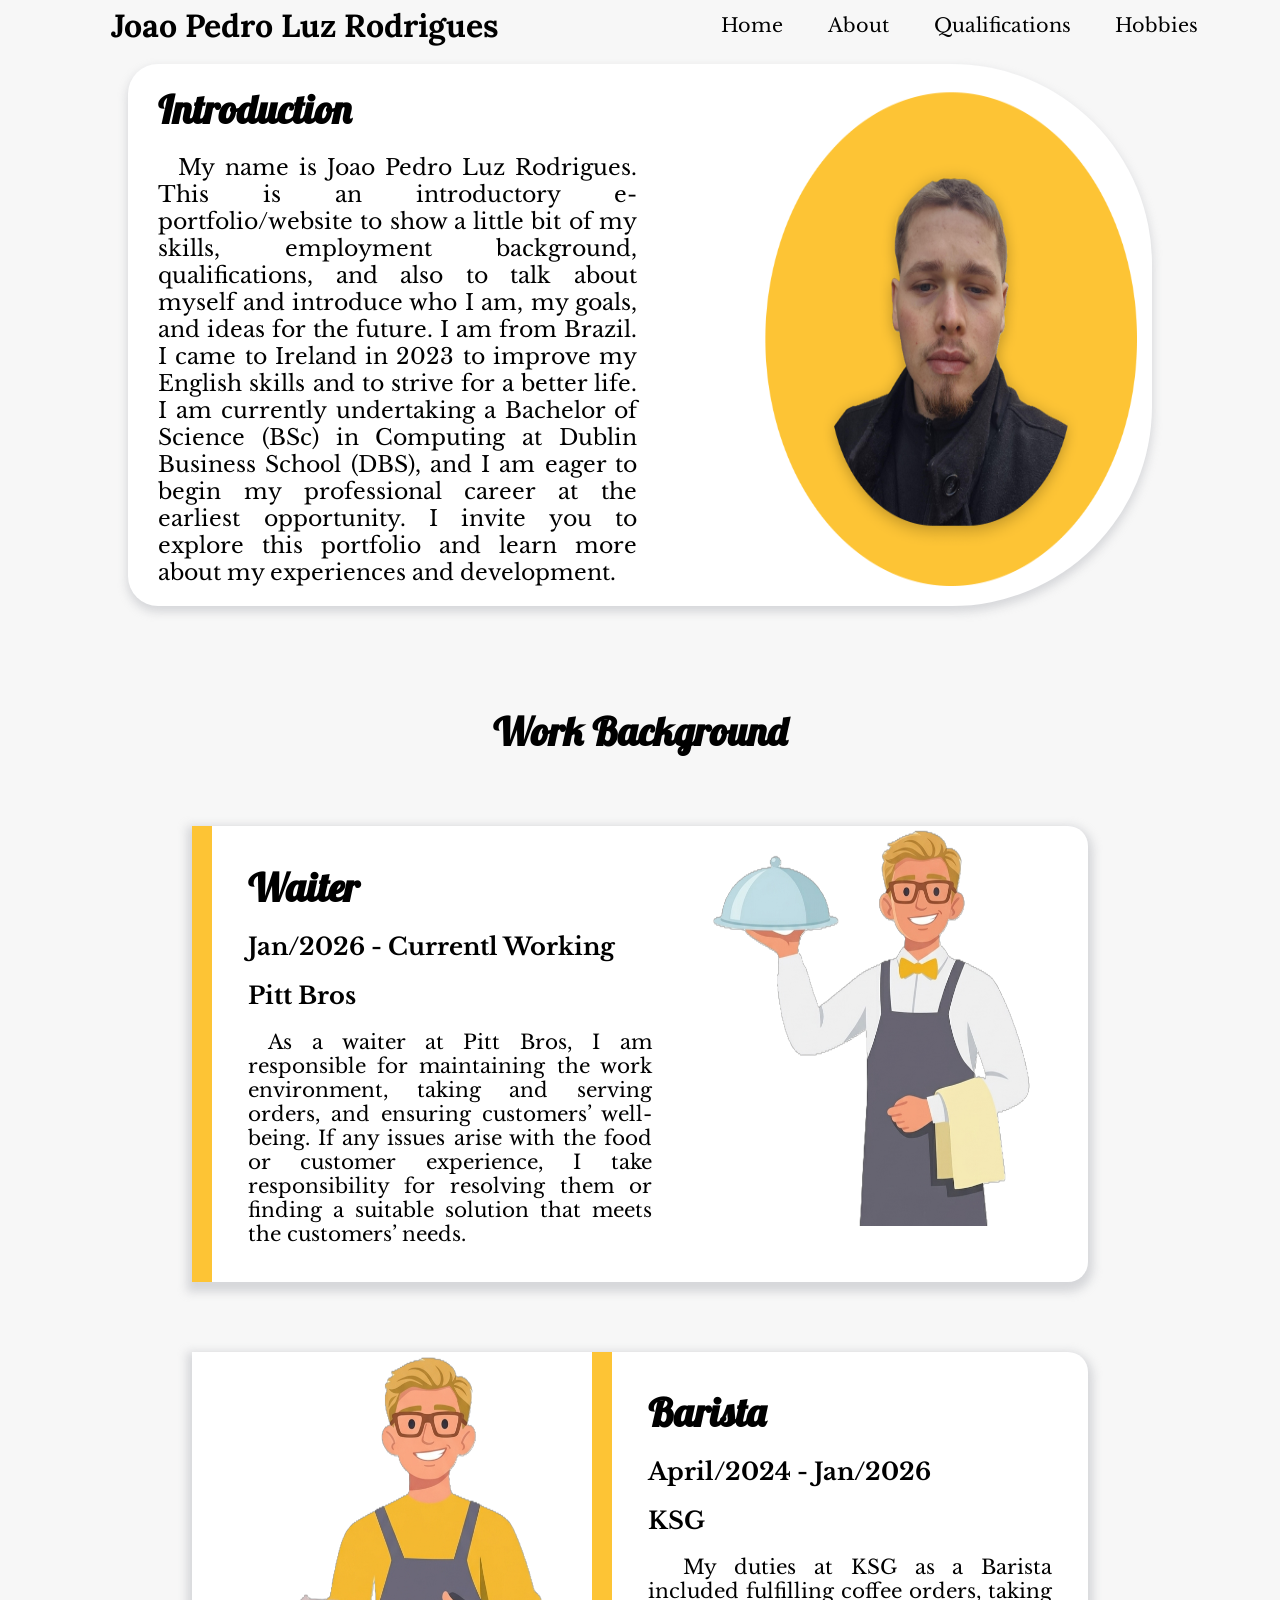
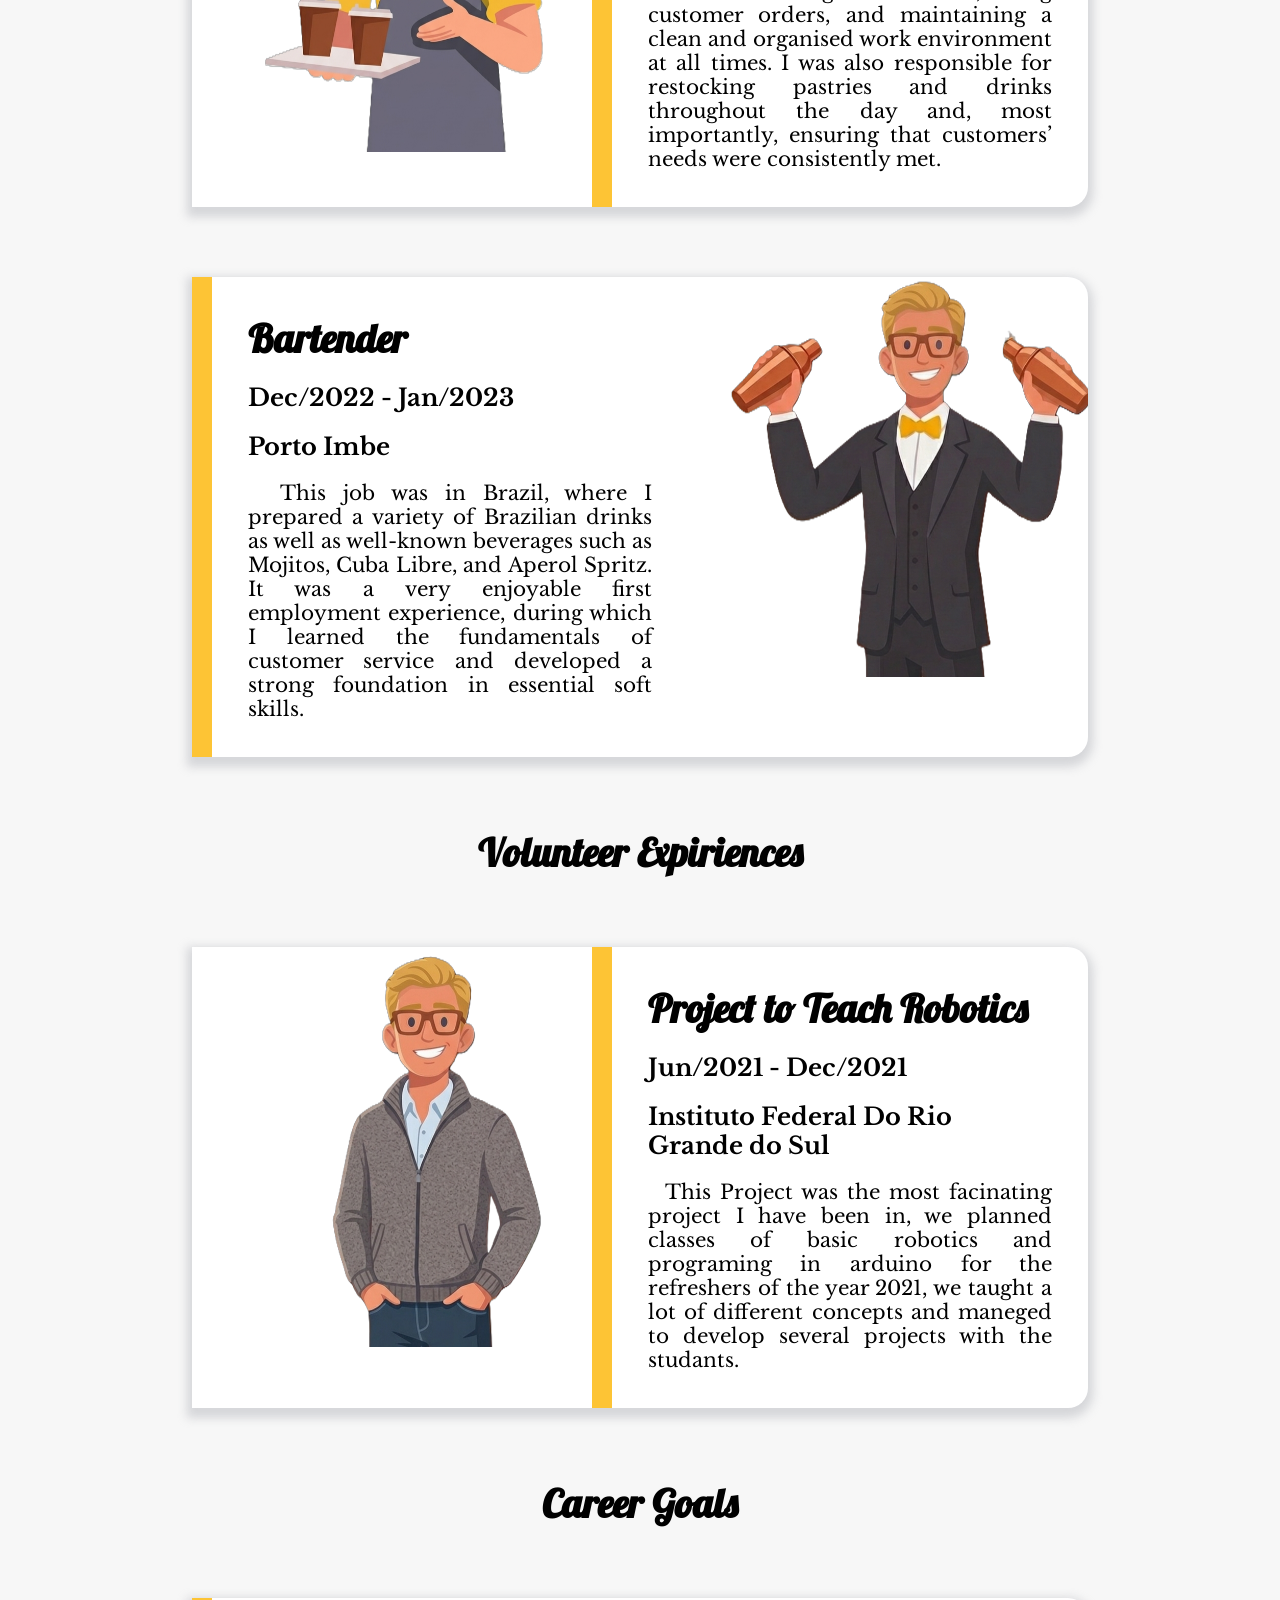
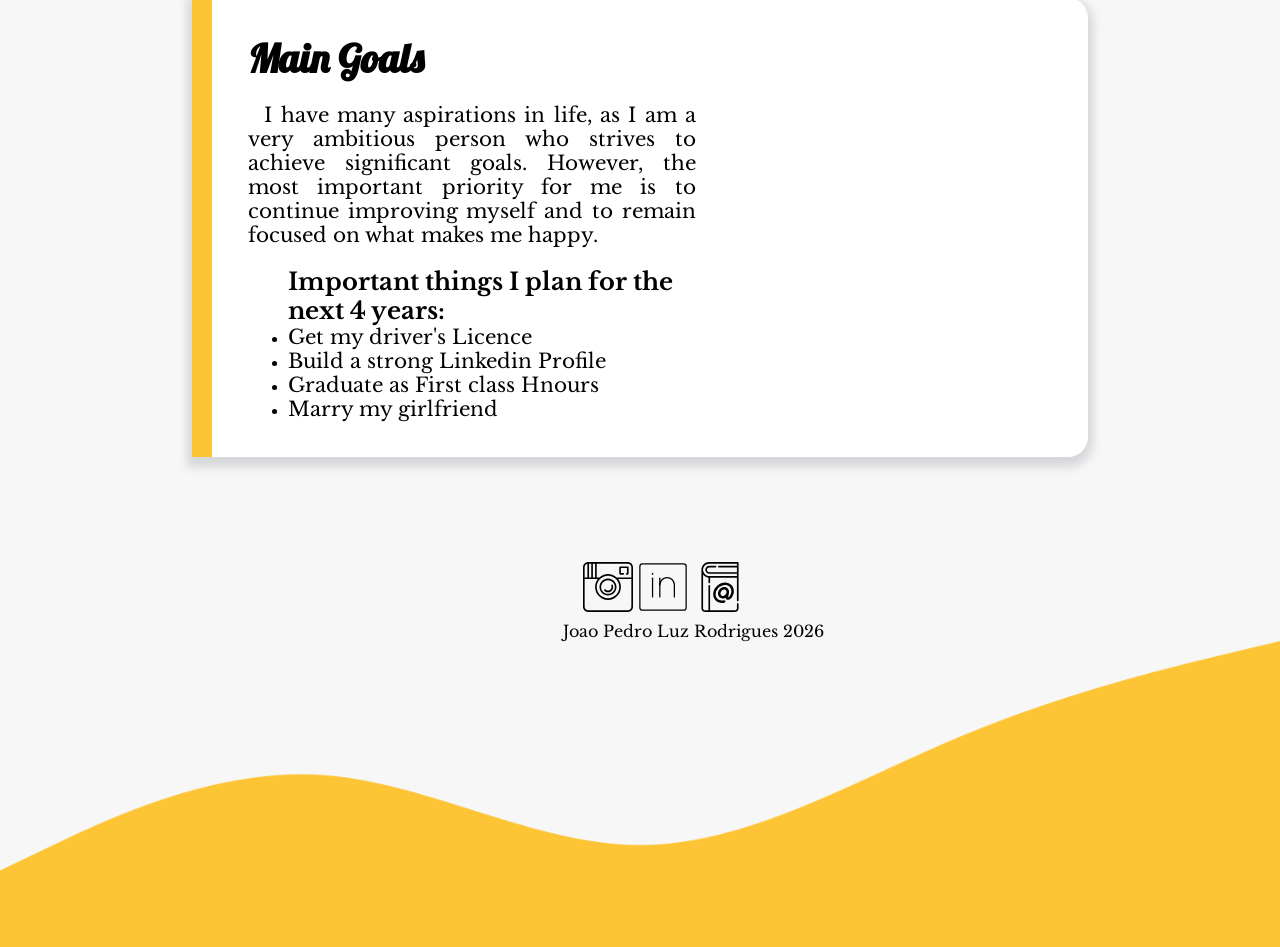
==== about.html @ 365c5fc8 "Developing qualifications" ====
<!DOCTYPE html>
<html lang="en">
<head>
    <meta charset="UTF-8">
    <meta name="viewport" content="width=device-width, initial-scale=1.0">
    <link rel="stylesheet" href="./style/style.css">
    <script src="./script.js" async defer></script>
    <title>My E-Portifolio</title>
    <style>
        @import url('https://fonts.googleapis.com/css2?family=Alfa+Slab+One&family=Anton&family=DM+Serif+Display:ital@0;1&family=Dancing+Script:wght@400..700&family=Libre+Baskerville:ital,wght@0,400..700;1,400..700&family=Lobster&family=Lora:ital,wght@0,400..700;1,400..700&family=Oswald:wght@200..700&family=Playfair+Display:ital,wght@0,400..900;1,400..900&family=Playwrite+IE:wght@100..400&family=Rationale&display=swap');
    </style>
</head>
<header id="header"></header>
<body>
    <div class="mainDivConfig">
        <div class="bigImgAbout">
            <div class="textBoxImgAbout">
                <h1>Introduction</h1>
                <p>
                    &nbsp My name is Joao Pedro Luz Rodrigues. This is an introductory e-portfolio/website to show a little bit of my skills, employment background, qualifications, and also to talk about myself and introduce who I am, my goals, and ideas for the future.
                    I am from Brazil. I came to Ireland in 2023 to improve my English skills and to strive for a better life. I am currently undertaking a Bachelor of Science (BSc) in Computing at Dublin Business School (DBS), and I am eager to begin my professional career at the earliest opportunity.
                    I invite you to explore this portfolio and learn more about my experiences and development.
                </p>
            </div>
            <img src="./img/image copy.png" alt="">
        </div>
        <div class="layoutStandardInfo">
            <h1>Work Background</h1>
            <div class="subDivMain">
                <div class="subDivText">
                    <h1>Waiter</h1>
                    <h2>Jan/2026 - Currentl Working</h2>
                    <h2>Pitt Bros</h2>
                    <p>
                    &nbspAs a waiter at Pitt Bros, I am responsible for maintaining the work environment, taking and serving orders, and ensuring customers’ well-being. If any issues arise with the food or customer experience, I take responsibility for resolving them or finding a suitable solution that meets the customers’ needs.
                    </p>
                </div>
                <img class="workImg" src="./img/waiterImg.png" alt="">
            </div>
            <div class="subDivMain">
                <img class="workImg" src="./img/baristaImg.png" alt="">
                <div class="subDivText">
                    <h1>Barista</h1>
                    <h2>April/2024 - Jan/2026</h2>
                    <h2>KSG</h2>
                    <p>
                       &nbsp My duties at KSG as a Barista included fulfilling coffee orders, taking customer orders, and maintaining a clean and organised work environment at all times. I was also responsible for restocking pastries and drinks throughout the day and, most importantly, ensuring that customers’ needs were consistently met.
                    </p>
                </div>
            </div>
            <div class="subDivMain">
                <div class="subDivText">
                    <h1>Bartender</h1>
                    <h2>Dec/2022 - Jan/2023</h2>
                    <h2>Porto Imbe</h2>
                    <p>&nbsp This job was in Brazil, where I prepared a variety of Brazilian drinks as well as well-known beverages such as Mojitos, Cuba Libre, and Aperol Spritz. It was a very enjoyable first employment experience, during which I learned the fundamentals of customer service and developed a strong foundation in essential soft skills.</p>
                </div>
                <img class="workImg" src="./img/bartenderImg.png" alt="">
            </div>
            <h1>Volunteer Expiriences</h1>
            <div class="subDivMain">
                <img class="workImg" src="./img/professorImg.png" alt="">
                <div class="subDivText">
                    <h1>Project to Teach Robotics</h1>
                    <h2>Jun/2021 - Dec/2021</h2>
                    <h2>Instituto Federal Do Rio Grande do Sul</h2>
                    <p>&nbsp This Project was the most facinating project I have been in, we planned classes of basic robotics and programing in arduino for the refreshers of the year 2021, we taught a lot of different concepts and maneged to develop several projects with the studants.</p>
                </div>
            </div>
            <h1>Career Goals</h1>
            <div class="subDivMain">
                <div class="subDivText">
                    <h1>Main Goals</h1>
                    <p>&nbsp I have many aspirations in life, as I am a very ambitious person who strives to achieve significant goals. However, the most important priority for me is to continue improving myself and to remain focused on what makes me happy. </p>
                    <ul>
                        <h2>Important things I plan for the next 4 years:</h2>
                        <li><p>Get my driver's Licence</p></li>
                        <li><p>Build a strong Linkedin Profile</p></li>
                        <li><p>Graduate as First class Hnours</p></li>
                        <li><p>Marry my girlfriend</p></li>
                    </ul>
                </div>
            </div>
        </div>
    </div>
</body>
<footer class="mainFoot" id="footer"></footer>
<img class="footerImg" src="./img/footerImg.png" alt="">
</html>
---- style/style.css ----
:root
{
    --black:#000000;
    --background:#F7F7F7;
    --yellow: #FDC435;
    --white: #FFFFFF;
    --grey:#c7c8ccb0;
}

html
{
     width: 100%;
    height: 100%;
}

*
{
    margin: 0%;
}

a
{
    text-decoration: none;
}

body
{
    position: absolute;
    margin: 0%;
    padding: 0%;
    width: 100%;

    border-bottom: -20px solid var(--yellow);
    
    /*Items behave and alignment*/
    background-color: var(--background);
}

a:active
{
    color: var(--brown);
}

h1
{
    font-family: "Lobster", sans-serif;
}

h2
{
    font-family: "Libre Baskerville", serif;
}

p
{
    font-family: "Libre Baskerville", serif;
}

/*Header syle*/
header
{
    /*behave and position*/
    position: absolute;
    font-family: "Playfair Display", serif;
    z-index: 10;
    margin-top: 0;
    padding: 0%; 

    
    /*size*/
    width: 100%;
    height: 80px;

    /*Styling*/
    color: var(--black);
}

.navBar
{
    /*behave and position*/
    display: flex;

    /*size*/
    width: 100%;
    height: 50px;
    
    /*Items behave*/
    justify-content: space-around;
    align-items: center;
    z-index: 10;

    
}

.navBar h1 
{
    font-family: "Lora", serif;
    font-style: bold;
}

.navBar a
{
    font-family: "Libre Baskerville", serif;
    color: var(--black);
     /*Styling*/
    font-size: clamp(1rem, 2vw, 1.2rem);
}

.navItems
{
    display: flex;
    align-content: end;
    justify-content: space-evenly;
    gap: 10%;
    width: 35%;
    
    
}
.navItems a:hover
{
    font-size: 180%;
    transition-delay: 100ms;
}


/*Body Home*/

.yellowBack
{
    display: flex;
    justify-content: end;
    position: absolute;
    width: 100%;
}
.yellowBack img
{
    position: absolute;
    width: 55%;
}

.main-home-div
{
    display: flex;
    flex-direction: column;
    justify-content: left;
    padding-top: 10%;
    padding-left: 3%;
    width: 40%;
    height: 100px;
}

.main-home-div h1
{
    font-size: clamp(1rem, 4vw, 3.5rem);
    font-family: "Lobster", sans-serif;
}

.main-home-div p
{
    margin-top: 5%;
    text-align: justify;
    font-size: clamp(20px, 2vw, 3rem);
    font-family: "Libre Baskerville", serif;
}


/*Body About*/

.mainDivConfig
{
    display: flex;
    align-items: center;
    justify-content: center;
    flex-direction: column;
    margin-top: 5%;
}

.mainDivConfig h1
{
    font-size: clamp(1em,2.5em,3em);
}

.bigImgAbout
{
    display: flex;
    padding: 0%;
    margin-bottom: 100px;
    background: var(--white);
    border-radius: 30px 200px 200px 30px;
    box-shadow: 0px 5px 10px 1px var(--grey);
    width: 80%;
    flex-direction: row;
}

.bigImgAbout img
{
    width: 400px;
    padding-right: 15px;
    padding-bottom: 20px;
}

.textBoxImgAbout
{
    text-align: justify;
    padding: 20px;
    padding-right: 100px;
    margin-left: 1%;
}

.textBoxImgAbout p
{
   padding-top: 20px;
    font-size: clamp(20px, 22px, 28px);
   
   
}


.layoutStandardInfo
{
    display: flex;
    align-items: center;
    flex-direction: column;
    gap: 70px;
}

.subDivMain
{
    display: flex;
    flex-direction: row;
    background-color: var(--white);
    width: 70%;
    border-radius: 0px 20px 20px 0px ;
    box-shadow: 0px 5px 10px 5px var(--grey);
}

.subDivText
{
    width: 50%;
    padding: 4%;
    gap: 20px;
    border-left: 20px solid var(--yellow);
    display: flex;
    flex-direction: column;
}

.Small
{
    height: 200px;
}

.Smaller
{
    height: 130px;
}
.Small .subDivText
{
    padding: 1%;
    gap: 10px;
}

.Smaller .subDivText
{
    padding: 1%;
    gap: 10px;
}

.subDivText p
{
    font-size: clamp(16px, 20px, 24px);
    text-align: justify;
}

.workImg
{
    position: relative;
    padding: 0%;
    width: 400px;
    height: 400px;
    border-radius: 10px;
    
}


/*footer*/

.socialMedias
{
    display: flex;
    align-items: center;
    margin-left: 20px;
    width: 20%;
    justify-content: space-between;
}

.instaLogo
{
    width: 50px;
}

.linkedinLogo
{
    width: 60px;
}

.emailLogo
{
    width: 50px;
    margin-left: 4%;
}
#footer
{
    align-self: center;
    margin-left: 44%;
}


#footer P
{
    margin-left: 0%;
}
.mainFoot
{
    margin-top: 100px;
}
.homeFoot
{
    margin-top: 30%;
}
.footerImg
{
 width: 100%;
 position: absolute;
}

a:hover .instaLogo
{
    width: 55px;
}

a:hover .linkedinLogo
{
    width: 65px;
}
a:hover .emailLogo
{
    width: 60px;
}
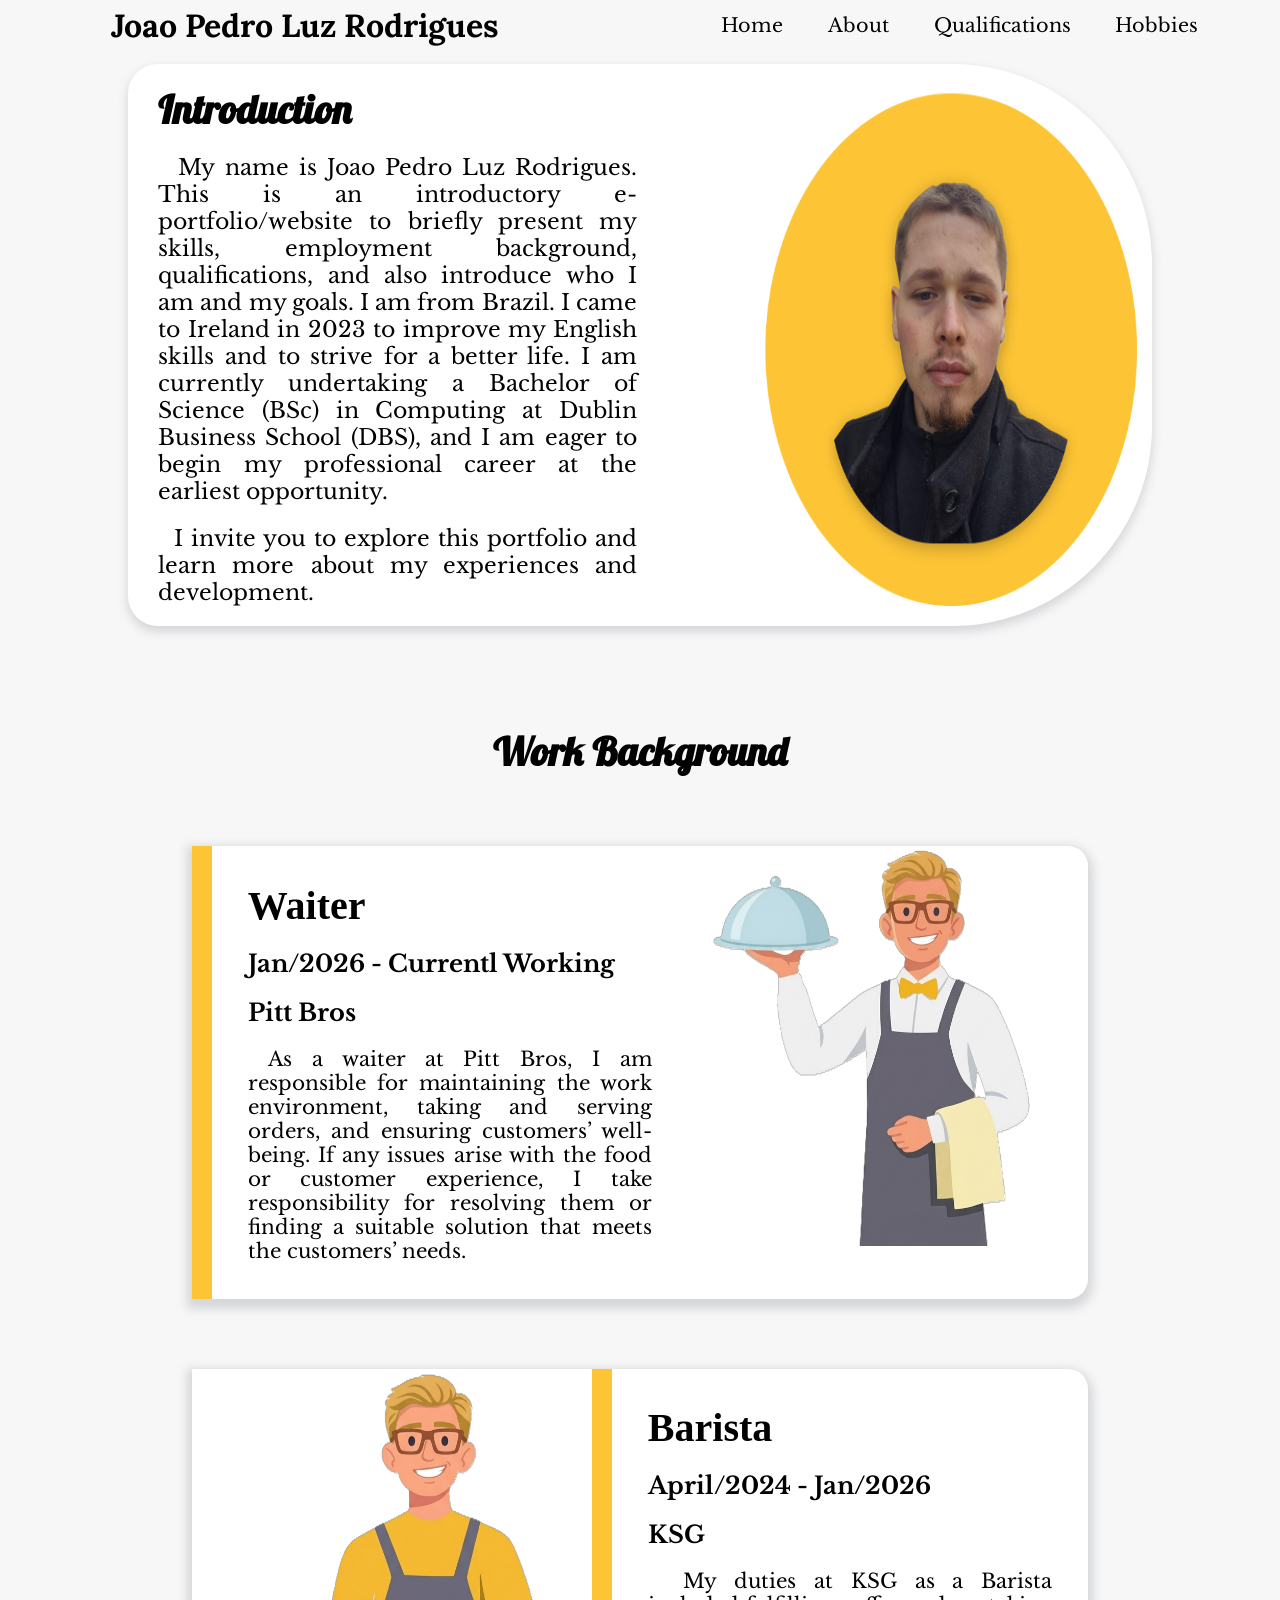
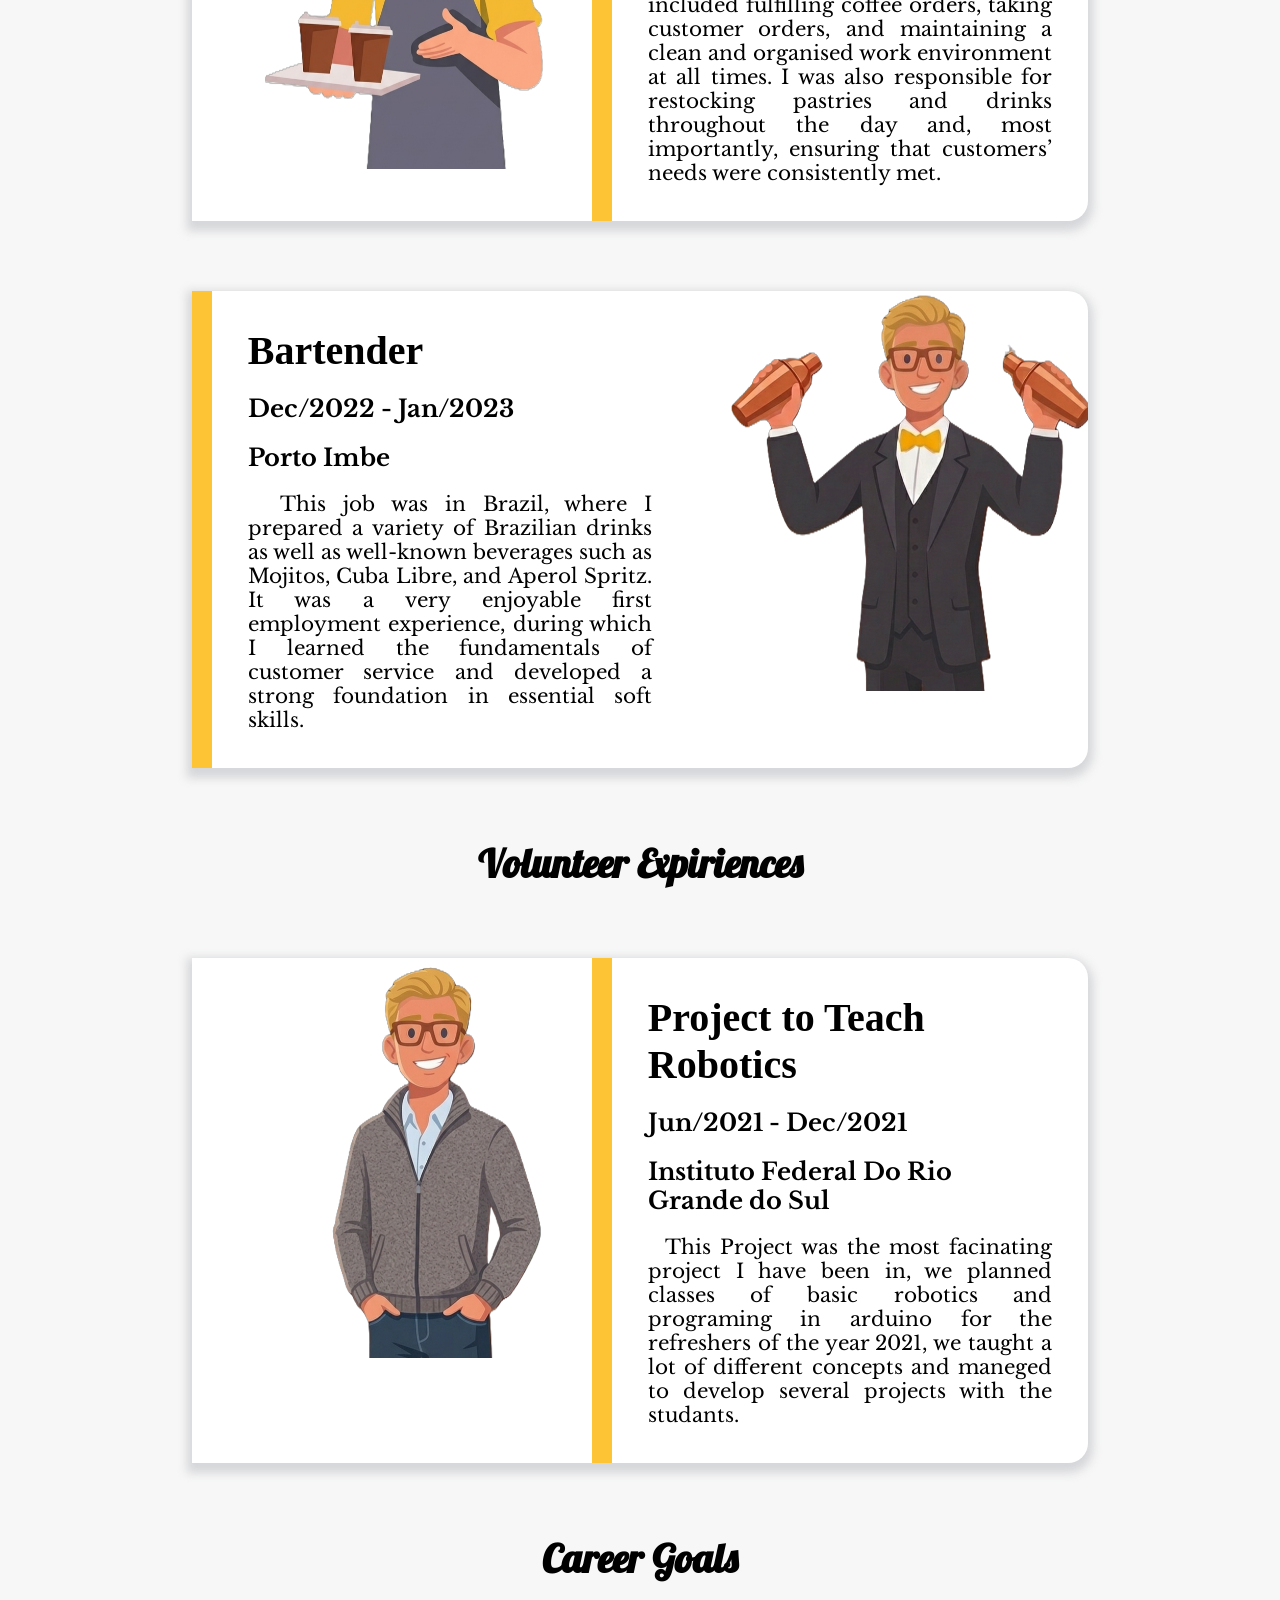
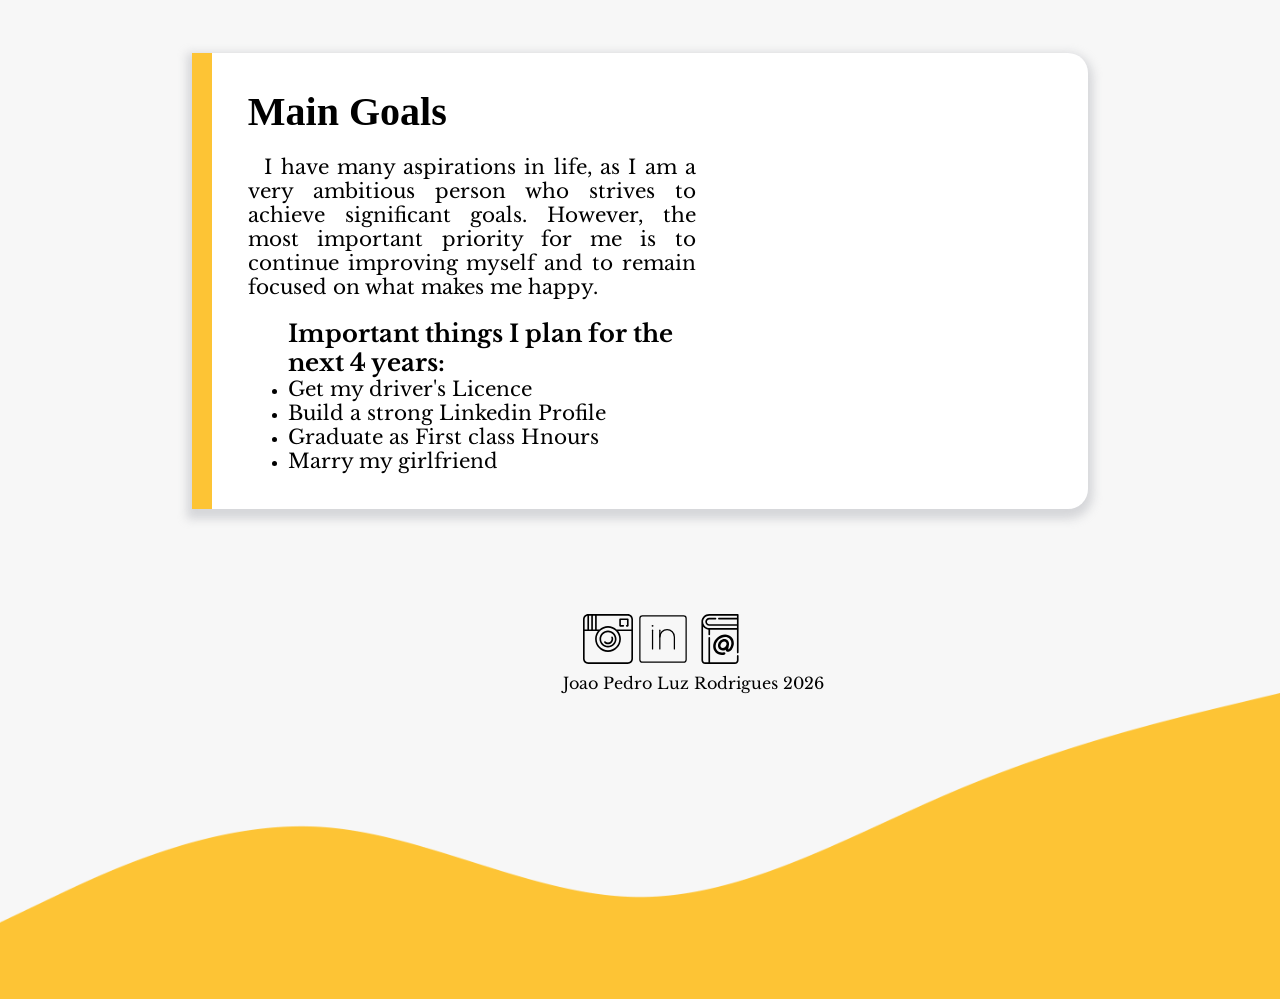
==== commit a62b99d2: "final commits of the first part of the project atualizations will come soon to correct mistakes miss" ====
--- a/about.html
+++ b/about.html
@@ -17,10 +17,11 @@
             <div class="textBoxImgAbout">
                 <h1>Introduction</h1>
                 <p>
-                    &nbsp My name is Joao Pedro Luz Rodrigues. This is an introductory e-portfolio/website to show a little bit of my skills, employment background, qualifications, and also to talk about myself and introduce who I am, my goals, and ideas for the future.
+                    &nbsp My name is Joao Pedro Luz Rodrigues. This is an introductory e-portfolio/website to briefly present my skills, employment background, qualifications, and also introduce who I am and my goals.
                     I am from Brazil. I came to Ireland in 2023 to improve my English skills and to strive for a better life. I am currently undertaking a Bachelor of Science (BSc) in Computing at Dublin Business School (DBS), and I am eager to begin my professional career at the earliest opportunity.
-                    I invite you to explore this portfolio and learn more about my experiences and development.
+                    
                 </p>
+                <p>&nbsp I invite you to explore this portfolio and learn more about my experiences and development.</p>
             </div>
             <img src="./img/image copy.png" alt="">
         </div>
--- a/style/style.css
+++ b/style/style.css
@@ -5,6 +5,7 @@
     --yellow: #FDC435;
     --white: #FFFFFF;
     --grey:#c7c8ccb0;
+    --brown:#854836;
 }
 
 html
@@ -20,6 +21,7 @@
 
 a
 {
+    color: var(--black);
     text-decoration: none;
 }
 
@@ -209,13 +211,42 @@
 
 .textBoxImgAbout p
 {
-   padding-top: 20px;
+    
+    padding-top: 20px;
     font-size: clamp(20px, 22px, 28px);
-   
-   
-}
-
-
+}
+
+/*qualifications*/
+
+.ExtraCuricularDiv
+{
+    display: flex;
+    width: 80%;
+    padding: 1%;
+    background: var(--white);
+}
+.ExtraActImg
+{
+    width: 500px;
+    height: 420px;
+    border-radius: 0px 0px 0px 0px;
+}
+
+.robotics 
+{
+    display: flex;
+    flex-direction: row;
+    background-color: var(--white);
+    width: 60%;
+    border-radius: 0px 20px 20px 0px ;
+    box-shadow: 0px 5px 10px 5px var(--grey);
+}
+
+.Y
+{
+    border-left: 20px solid var(--yellow);
+
+}
 .layoutStandardInfo
 {
     display: flex;
@@ -234,6 +265,11 @@
     box-shadow: 0px 5px 10px 5px var(--grey);
 }
 
+.subDivMain a :hover
+{
+    color: var(--brown);
+}
+
 .subDivText
 {
     width: 50%;
@@ -243,16 +279,26 @@
     display: flex;
     flex-direction: column;
 }
-
-.Small
-{
-    height: 200px;
-}
-
+.subDivText h1
+{
+    font-family: "DM Serif Display", serif;
+}
 .Smaller
 {
     height: 130px;
 }
+
+.medium
+{
+    padding: 0%;
+    height: 300px;
+}
+
+.largeW
+{
+    width: 90%;
+}
+
 .Small .subDivText
 {
     padding: 1%;
@@ -264,6 +310,12 @@
     padding: 1%;
     gap: 10px;
 }
+
+.medium .subDivText
+{
+    padding: 1%;
+}
+
 
 .subDivText p
 {
@@ -276,9 +328,7 @@
     position: relative;
     padding: 0%;
     width: 400px;
-    height: 400px;
-    border-radius: 10px;
-    
+    height: 400px; 
 }
 
 
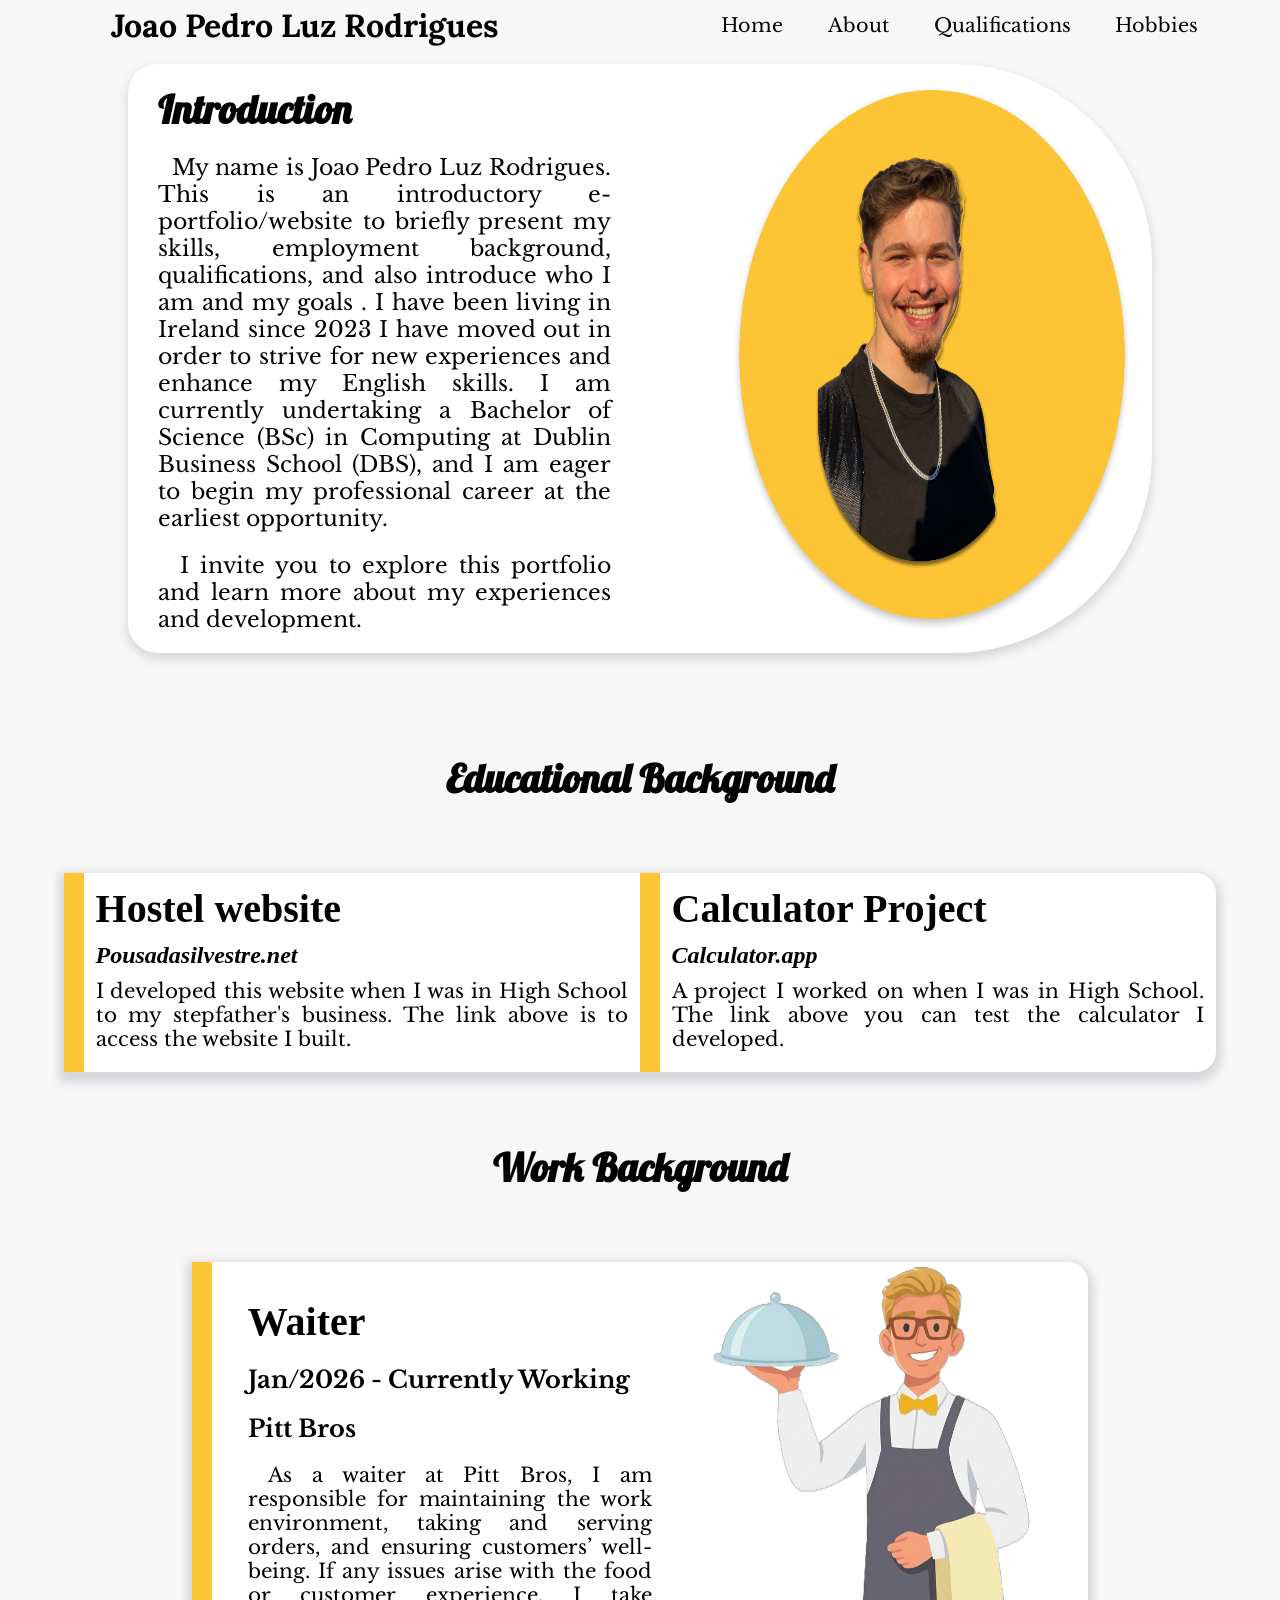
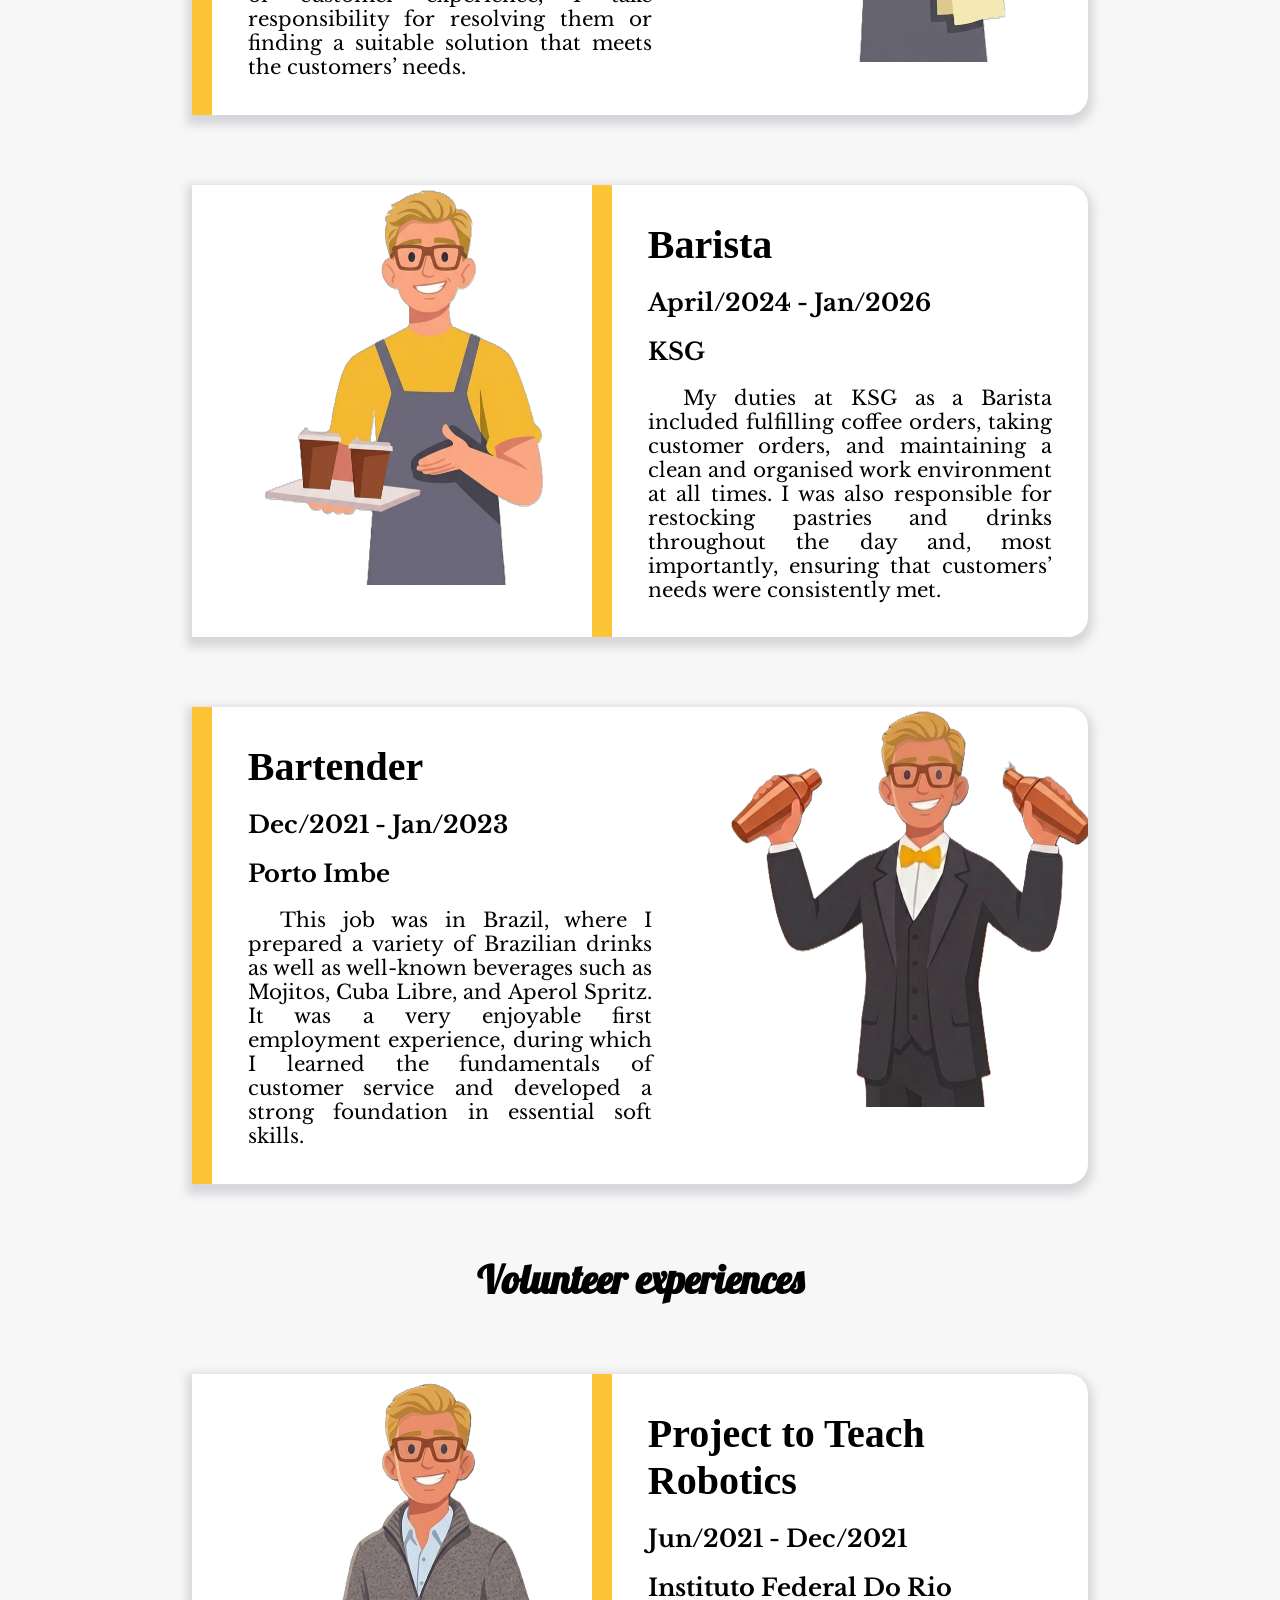
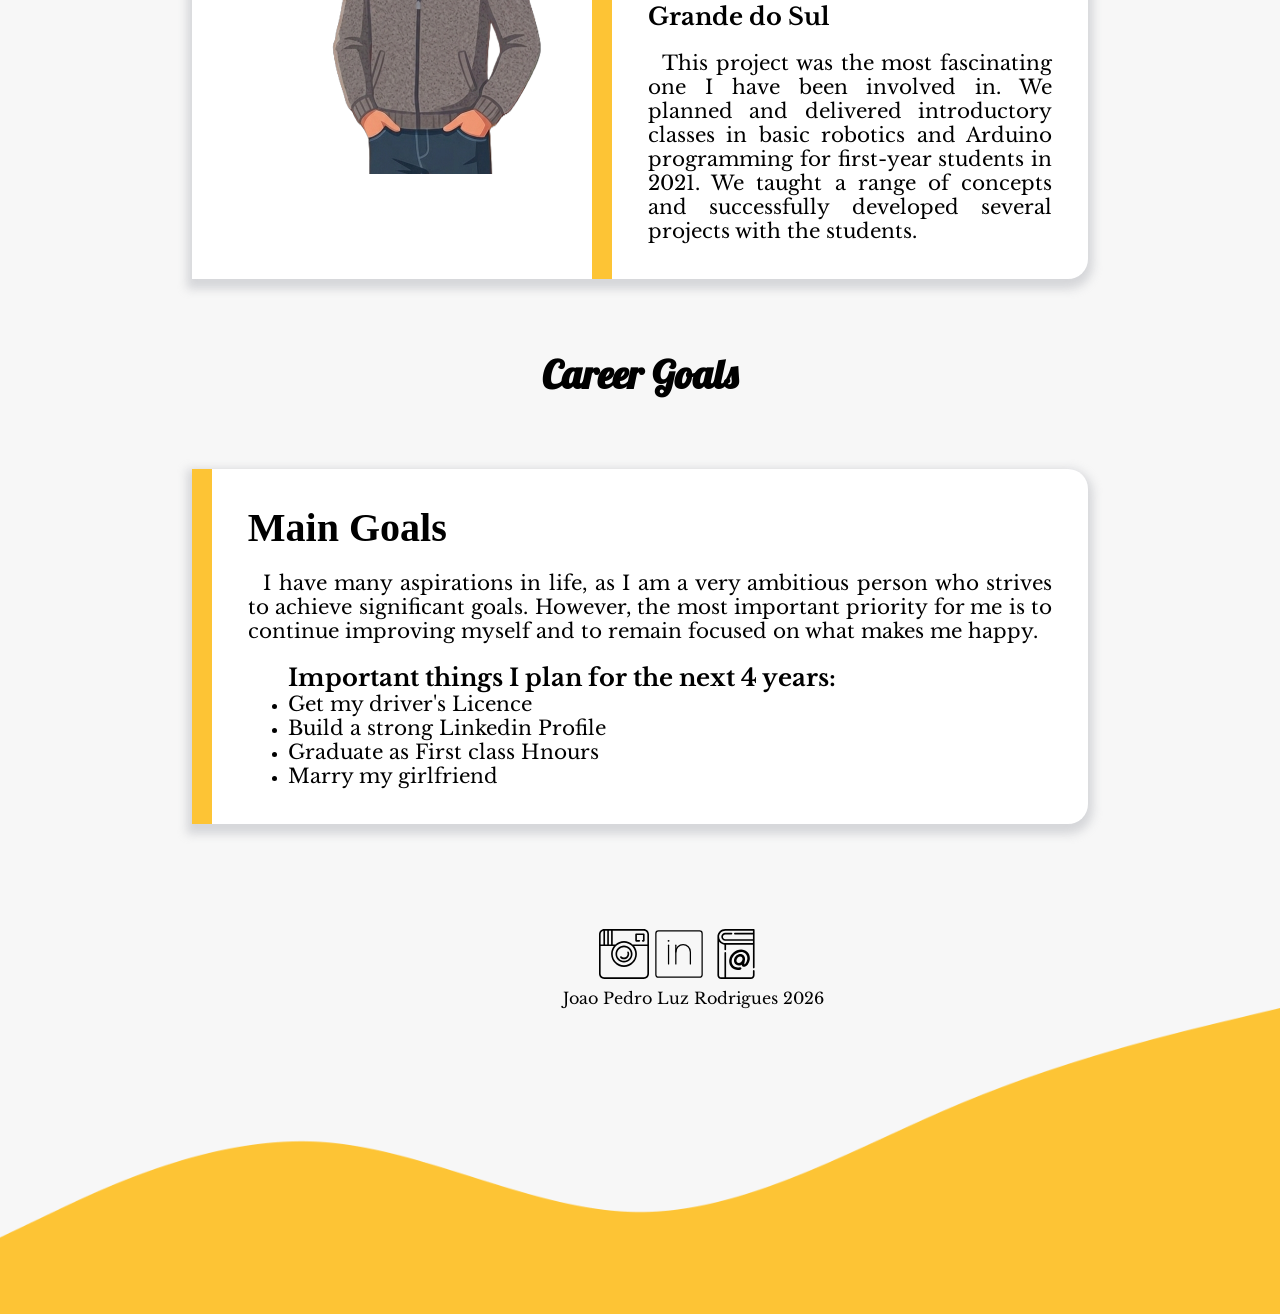
==== commit 106e88bf: "final correction of misspellings and small changes for the assingment" ====
--- a/about.html
+++ b/about.html
@@ -17,20 +17,36 @@
             <div class="textBoxImgAbout">
                 <h1>Introduction</h1>
                 <p>
-                    &nbsp My name is Joao Pedro Luz Rodrigues. This is an introductory e-portfolio/website to briefly present my skills, employment background, qualifications, and also introduce who I am and my goals.
-                    I am from Brazil. I came to Ireland in 2023 to improve my English skills and to strive for a better life. I am currently undertaking a Bachelor of Science (BSc) in Computing at Dublin Business School (DBS), and I am eager to begin my professional career at the earliest opportunity.
+                    &nbsp My name is Joao Pedro Luz Rodrigues. This is an introductory e-portfolio/website to briefly  present my skills, employment background, qualifications, and also introduce who I am and my goals
+                   . I have been living in Ireland since 2023 I have moved out in order to strive for new experiences and enhance my English skills. I am currently undertaking a Bachelor of Science (BSc) in Computing at Dublin Business School (DBS), and I am eager to begin my professional career at the earliest opportunity.
                     
                 </p>
                 <p>&nbsp I invite you to explore this portfolio and learn more about my experiences and development.</p>
             </div>
             <img src="./img/image copy.png" alt="">
         </div>
+        
         <div class="layoutStandardInfo">
+            <h1>Educational Background</h1>
+            <div class="subDivMain Small largeW">
+                <div class="subDivText ">
+                    <h1>Hostel website</h1>
+                    <h2 style="font-style: oblique;"><a href="https://pousadasilvestre.net/index.php">Pousadasilvestre.net</a></h2>
+                    <p>I developed this website when I was in High School to my stepfather's business. The link above is to access the website I built.                       
+                    </p>
+                </div>
+                <div class="subDivText">
+                    <h1>Calculator Project</h1>
+                    <h2 style="font-style: oblique;"><a href="https://calculator-v1-bay.vercel.app">Calculator.app</a></h2>
+                    <p>A project I worked on when I was in High School. The link above you can test the calculator I developed. </p>
+                    <img src="" alt="">
+                </div>
+            </div>
             <h1>Work Background</h1>
             <div class="subDivMain">
                 <div class="subDivText">
                     <h1>Waiter</h1>
-                    <h2>Jan/2026 - Currentl Working</h2>
+                    <h2>Jan/2026 - Currently Working</h2>
                     <h2>Pitt Bros</h2>
                     <p>
                     &nbspAs a waiter at Pitt Bros, I am responsible for maintaining the work environment, taking and serving orders, and ensuring customers’ well-being. If any issues arise with the food or customer experience, I take responsibility for resolving them or finding a suitable solution that meets the customers’ needs.
@@ -52,25 +68,25 @@
             <div class="subDivMain">
                 <div class="subDivText">
                     <h1>Bartender</h1>
-                    <h2>Dec/2022 - Jan/2023</h2>
+                    <h2>Dec/2021 - Jan/2023</h2>
                     <h2>Porto Imbe</h2>
                     <p>&nbsp This job was in Brazil, where I prepared a variety of Brazilian drinks as well as well-known beverages such as Mojitos, Cuba Libre, and Aperol Spritz. It was a very enjoyable first employment experience, during which I learned the fundamentals of customer service and developed a strong foundation in essential soft skills.</p>
                 </div>
                 <img class="workImg" src="./img/bartenderImg.png" alt="">
             </div>
-            <h1>Volunteer Expiriences</h1>
+            <h1>Volunteer experiences</h1>
             <div class="subDivMain">
                 <img class="workImg" src="./img/professorImg.png" alt="">
                 <div class="subDivText">
                     <h1>Project to Teach Robotics</h1>
                     <h2>Jun/2021 - Dec/2021</h2>
                     <h2>Instituto Federal Do Rio Grande do Sul</h2>
-                    <p>&nbsp This Project was the most facinating project I have been in, we planned classes of basic robotics and programing in arduino for the refreshers of the year 2021, we taught a lot of different concepts and maneged to develop several projects with the studants.</p>
+                    <p>&nbsp This project was the most fascinating one I have been involved in. We planned and delivered introductory classes in basic robotics and Arduino programming for first-year students in 2021. We taught a range of concepts and successfully developed several projects with the students.</p>
                 </div>
             </div>
             <h1>Career Goals</h1>
             <div class="subDivMain">
-                <div class="subDivText">
+                <div class="subDivText largeW">
                     <h1>Main Goals</h1>
                     <p>&nbsp I have many aspirations in life, as I am a very ambitious person who strives to achieve significant goals. However, the most important priority for me is to continue improving myself and to remain focused on what makes me happy. </p>
                     <ul>
--- a/style/style.css
+++ b/style/style.css
@@ -197,8 +197,7 @@
 .bigImgAbout img
 {
     width: 400px;
-    padding-right: 15px;
-    padding-bottom: 20px;
+  padding: 2%;
 }
 
 .textBoxImgAbout
@@ -228,7 +227,7 @@
 .ExtraActImg
 {
     width: 500px;
-    height: 420px;
+    height: 440px;
     border-radius: 0px 0px 0px 0px;
 }
 
@@ -265,7 +264,7 @@
     box-shadow: 0px 5px 10px 5px var(--grey);
 }
 
-.subDivMain a :hover
+a :hover
 {
     color: var(--brown);
 }
@@ -338,7 +337,7 @@
 {
     display: flex;
     align-items: center;
-    margin-left: 20px;
+    margin-left: 5%;
     width: 20%;
     justify-content: space-between;
 }
@@ -346,6 +345,7 @@
 .instaLogo
 {
     width: 50px;
+    height: auto;
 }
 
 .linkedinLogo
@@ -375,7 +375,7 @@
 }
 .homeFoot
 {
-    margin-top: 30%;
+    margin-top: 27%;
 }
 .footerImg
 {
@@ -387,7 +387,6 @@
 {
     width: 55px;
 }
-
 a:hover .linkedinLogo
 {
     width: 65px;
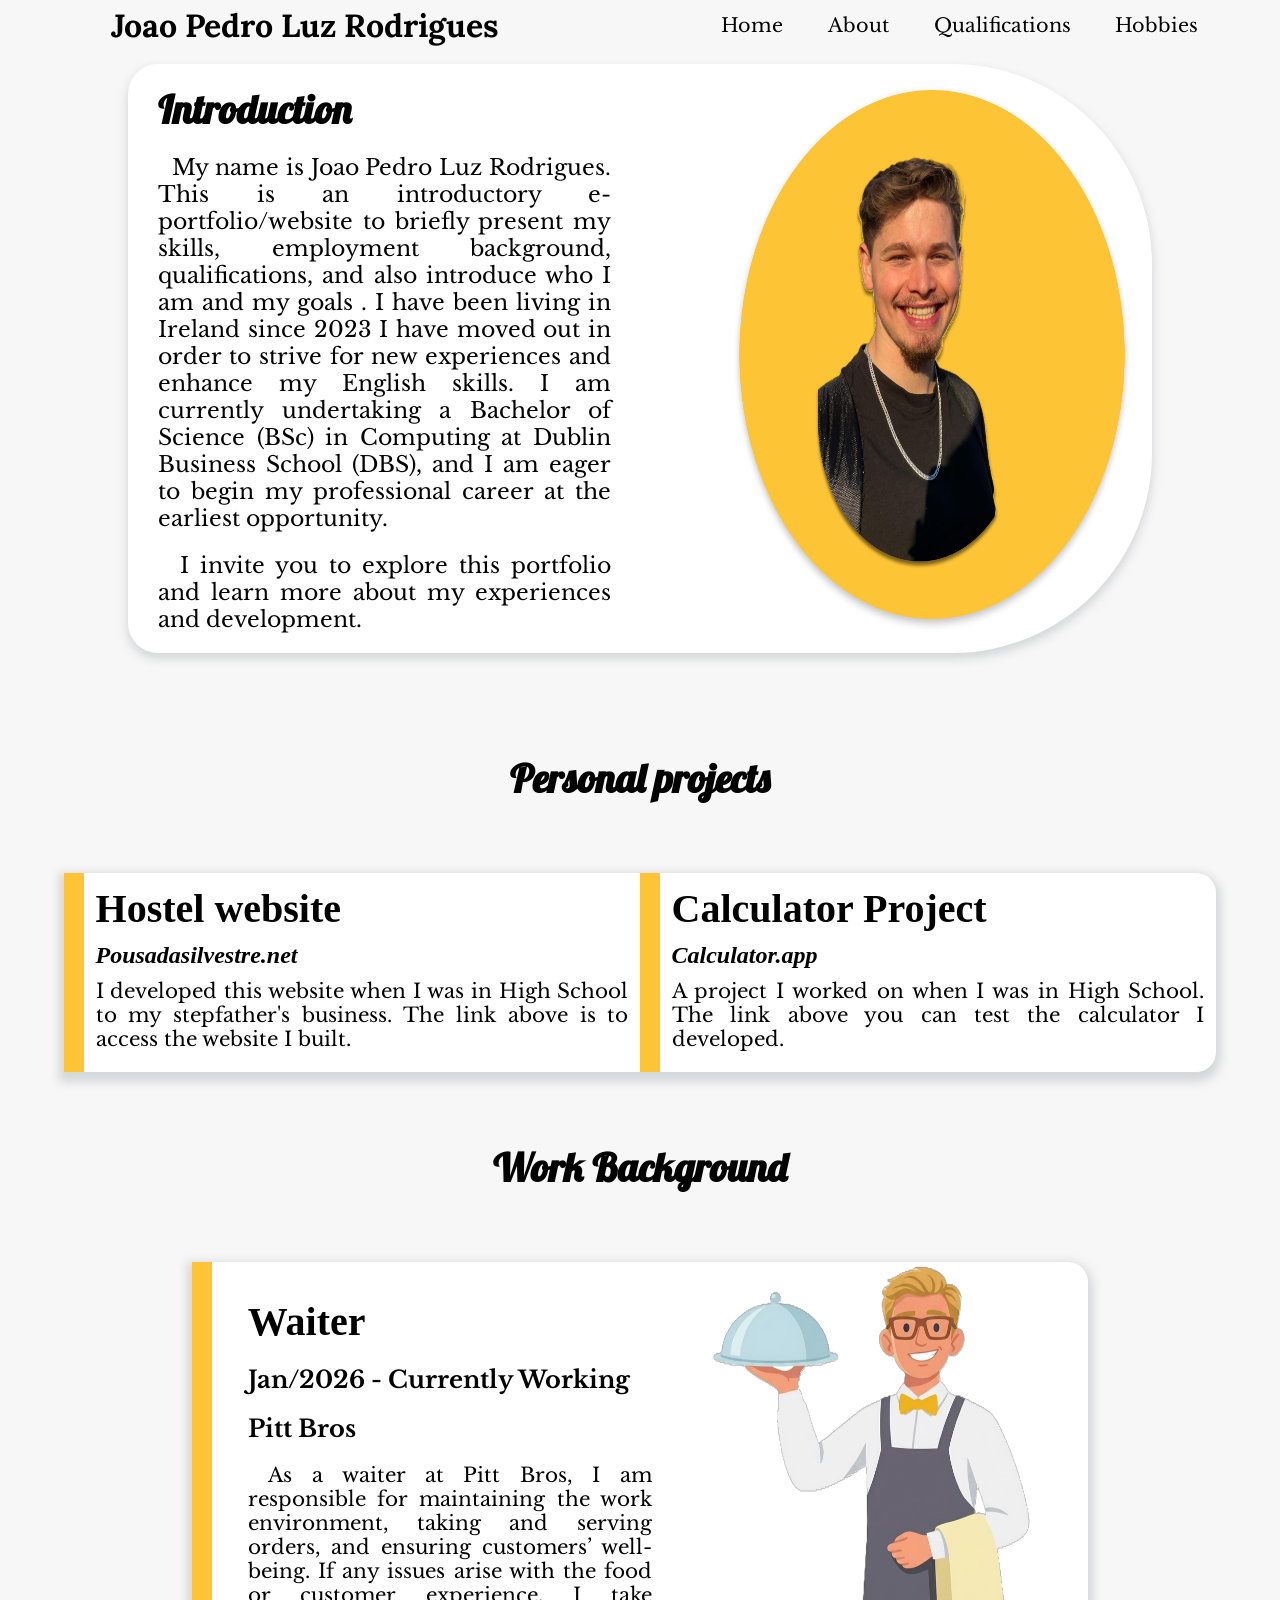
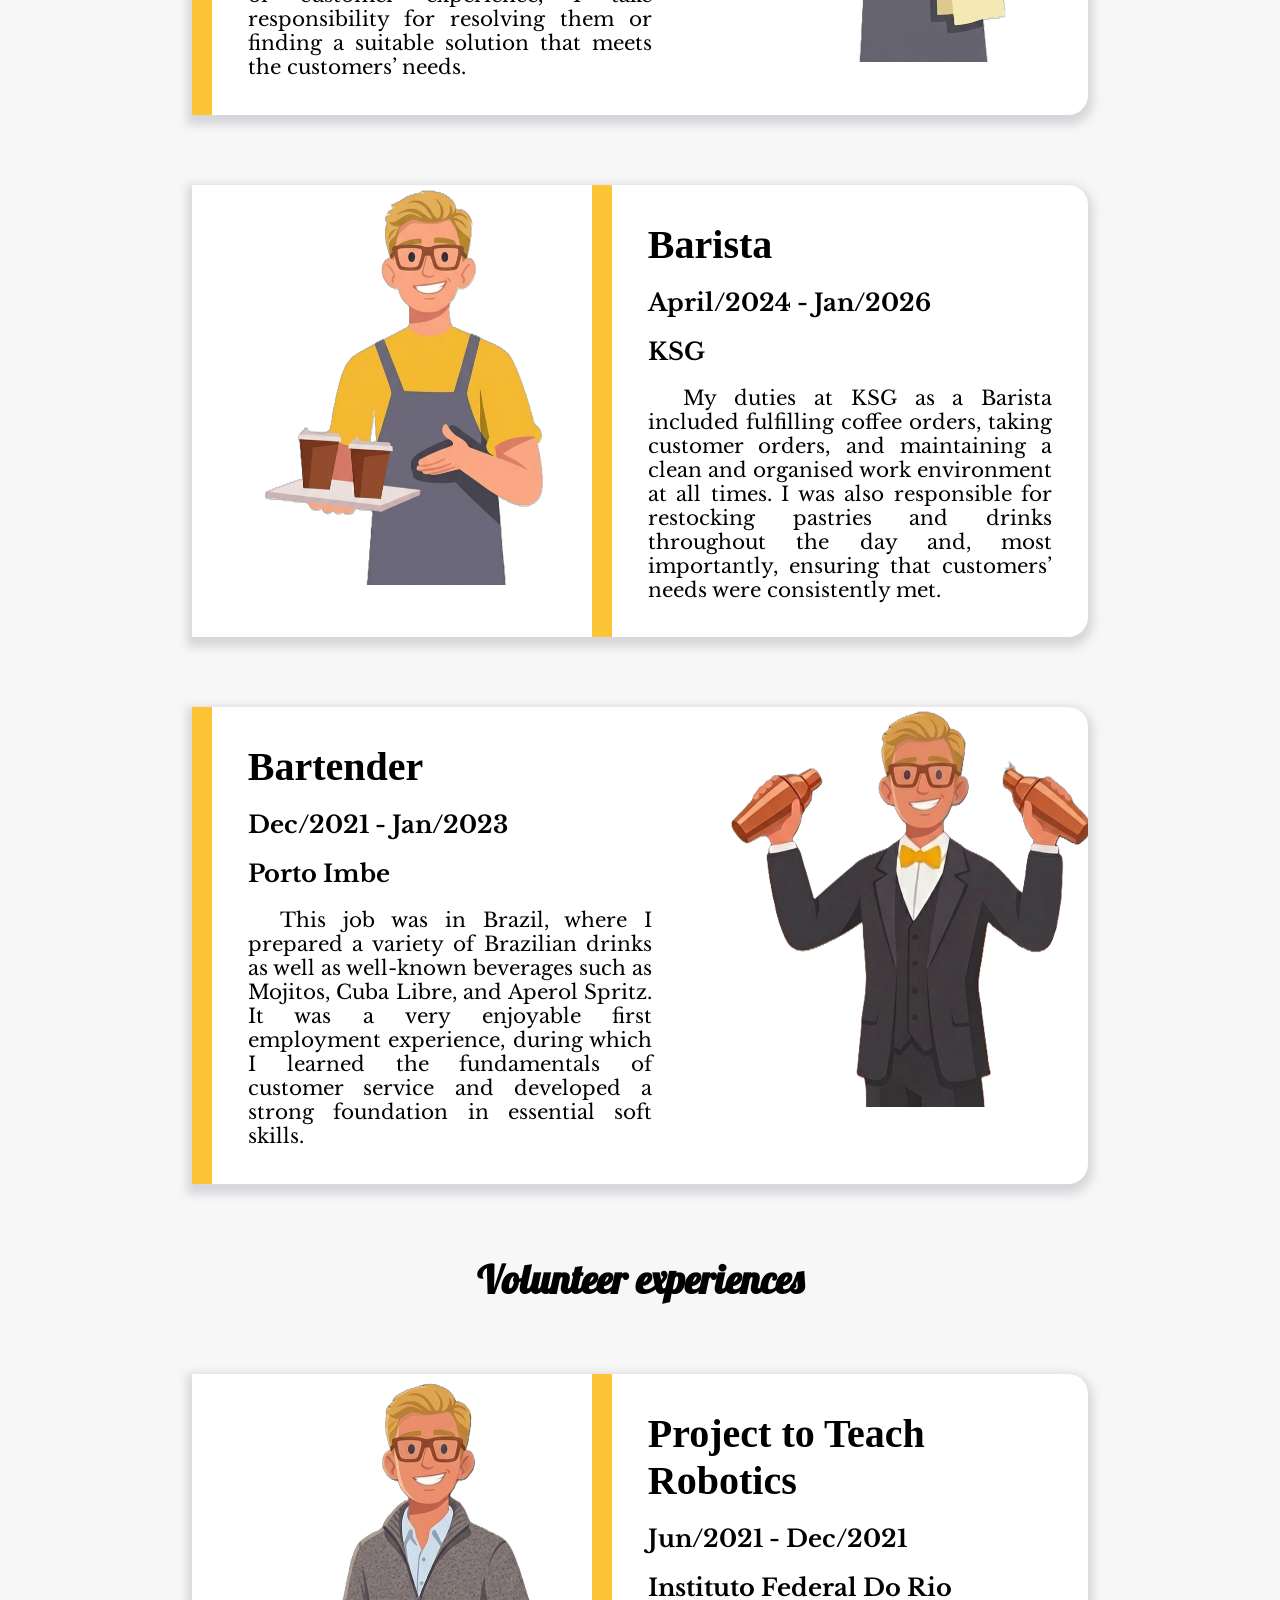
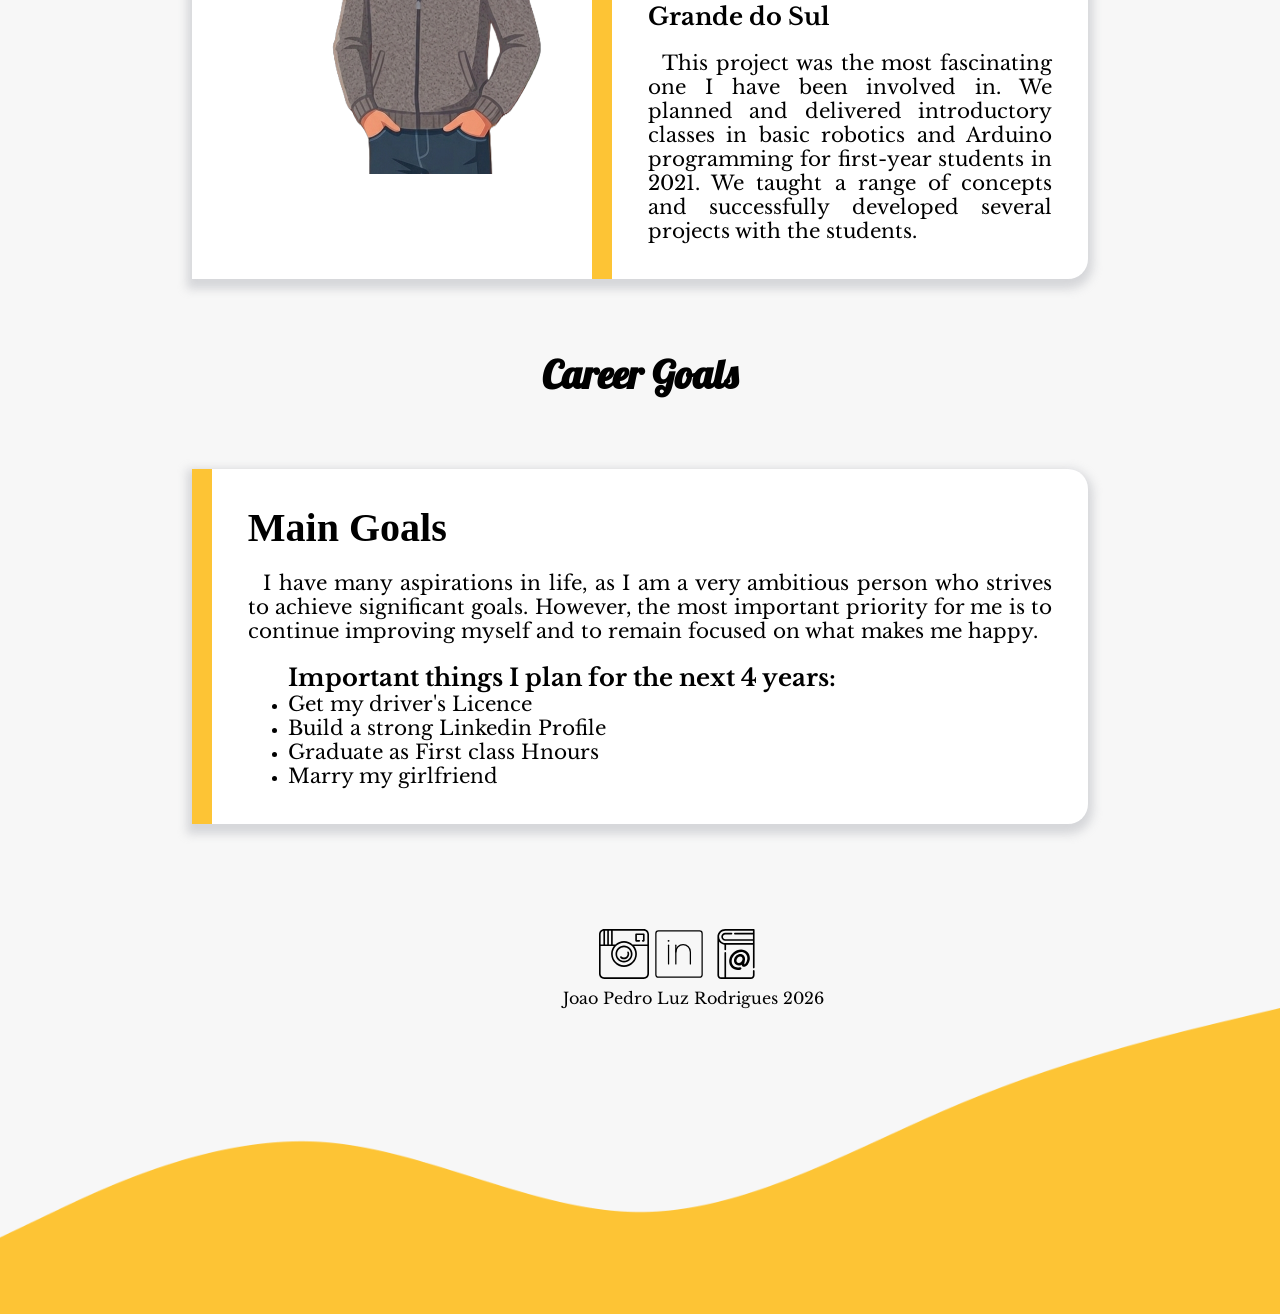
==== commit 8abf11ac: "." ====
--- a/about.html
+++ b/about.html
@@ -27,7 +27,7 @@
         </div>
         
         <div class="layoutStandardInfo">
-            <h1>Educational Background</h1>
+            <h1>Personal projects</h1>
             <div class="subDivMain Small largeW">
                 <div class="subDivText ">
                     <h1>Hostel website</h1>
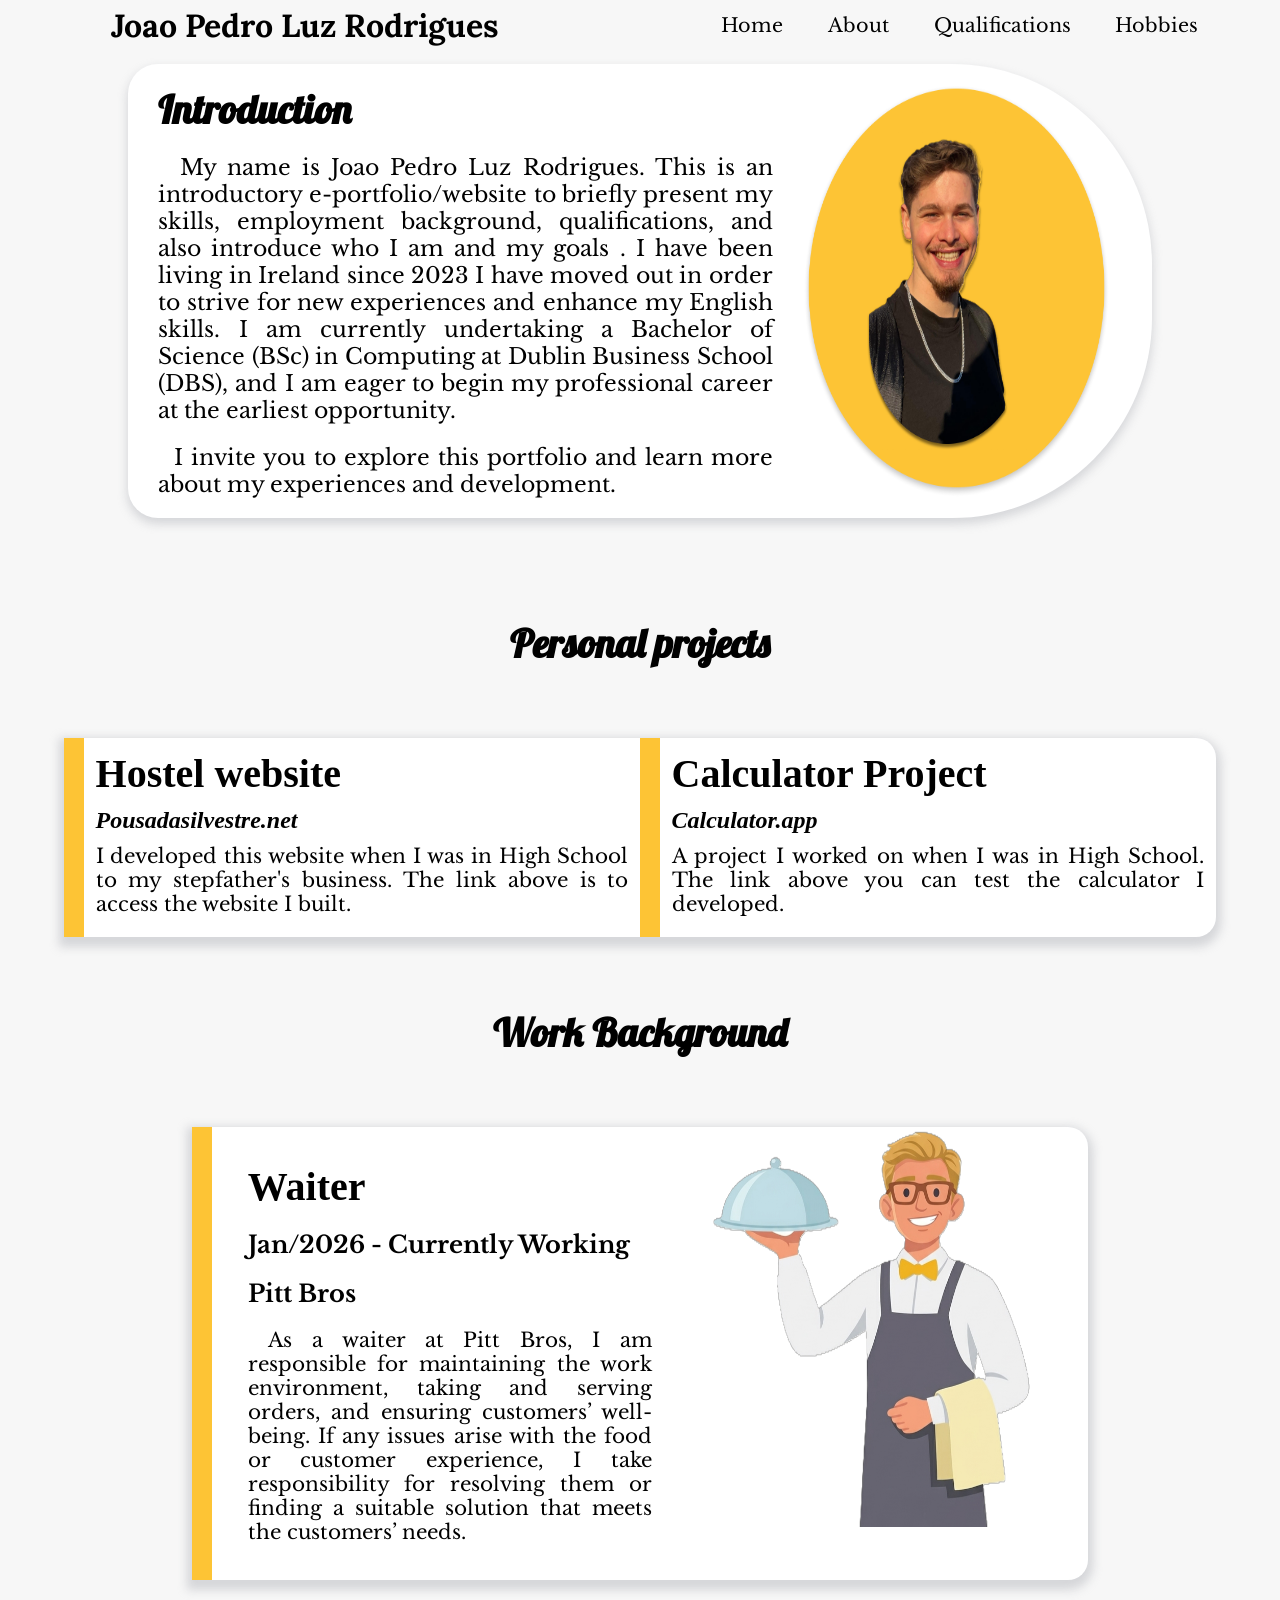
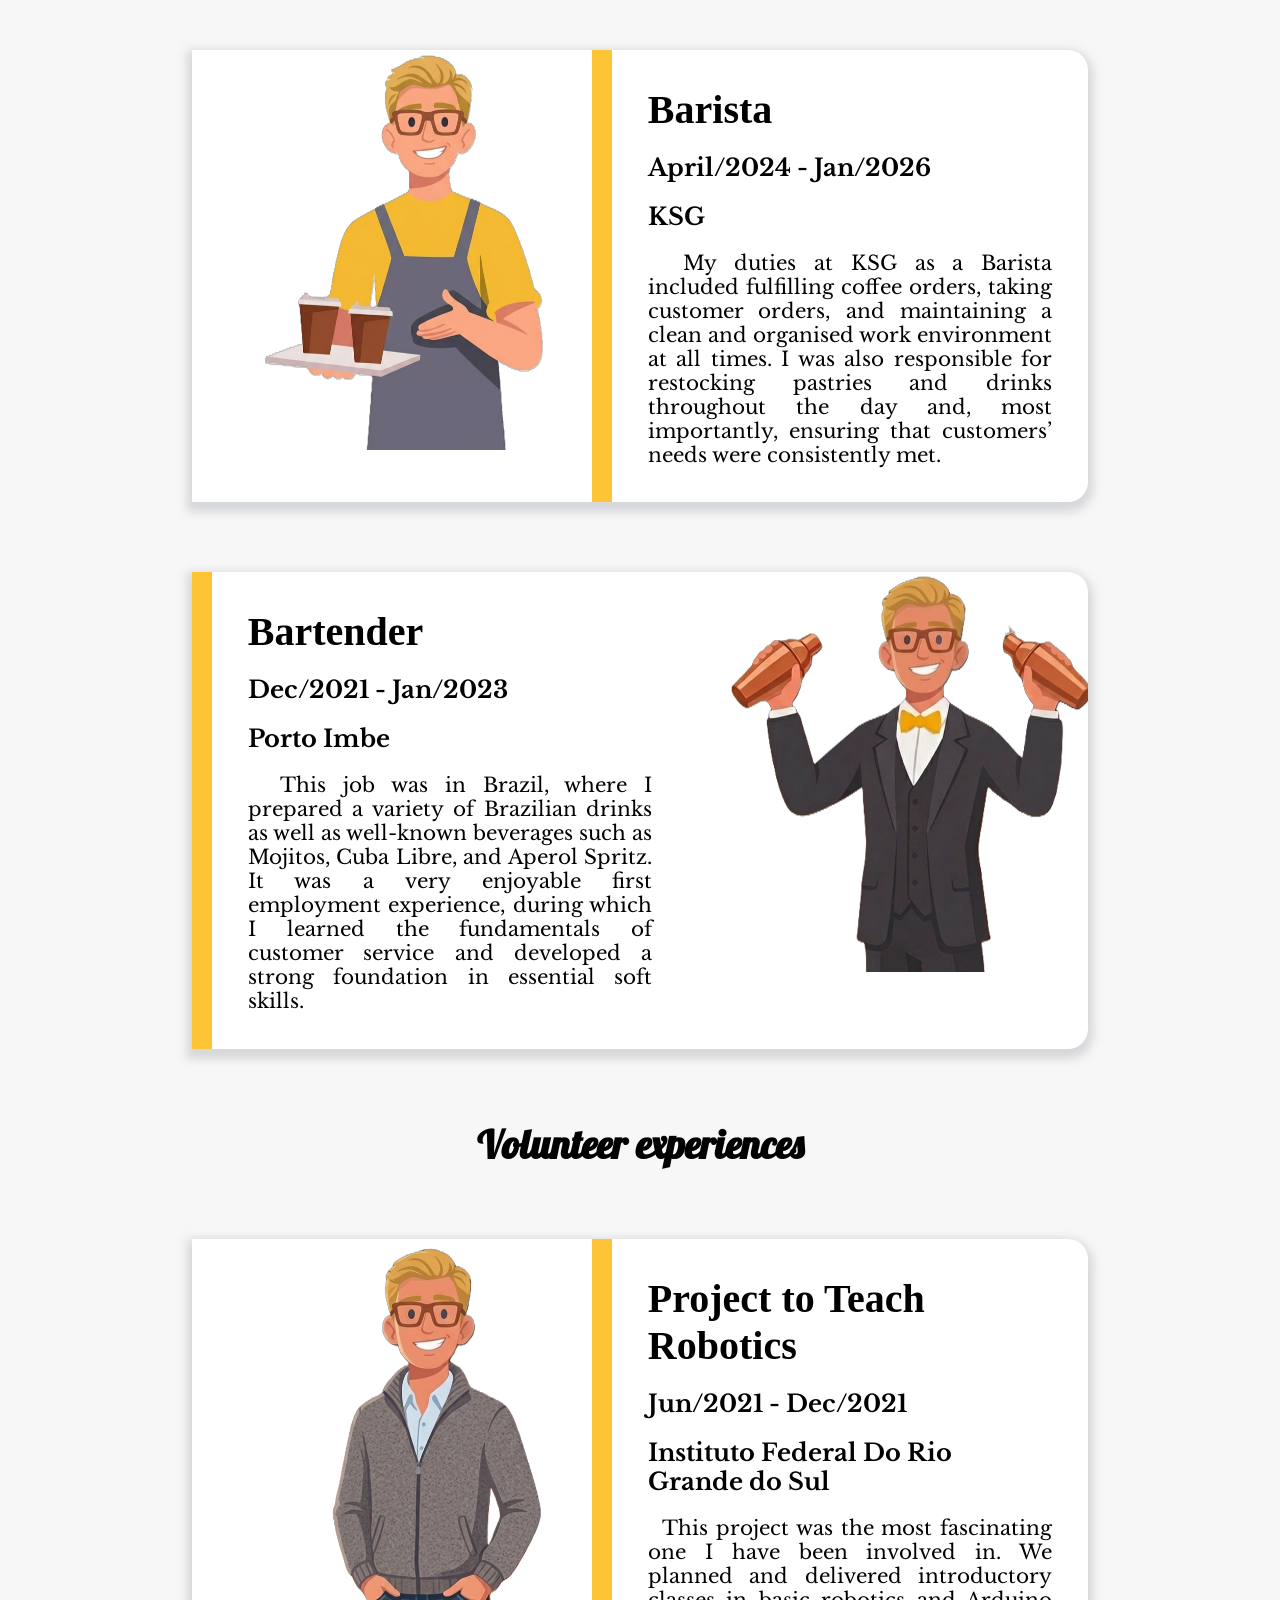
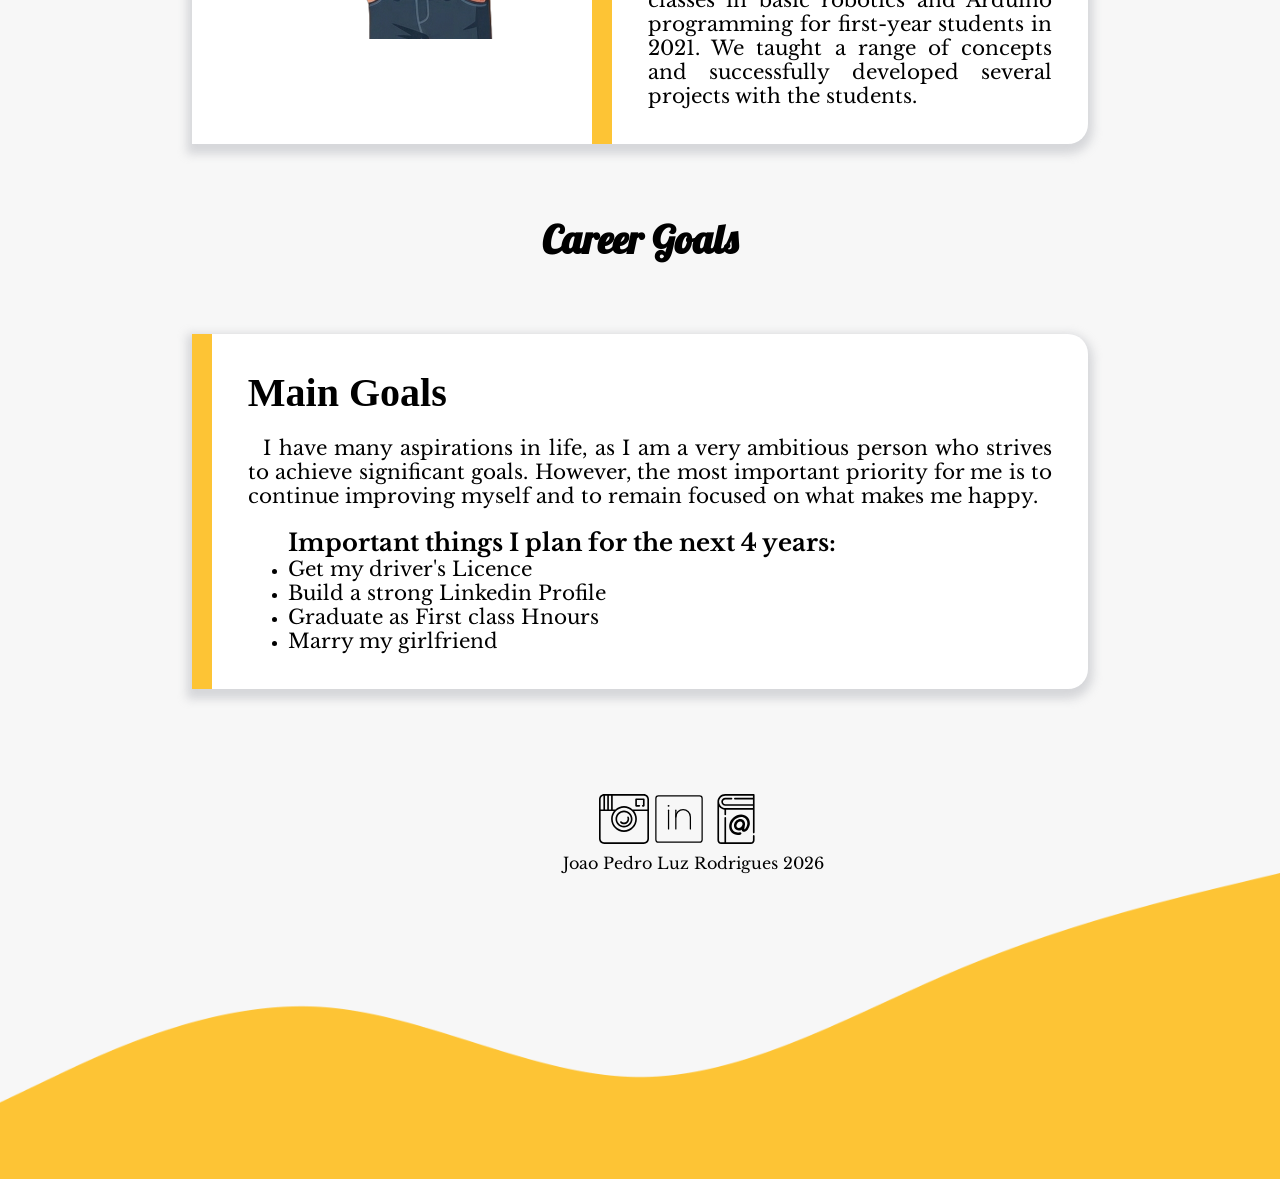
==== commit 4d0f6acc: "small changes" ====
--- a/about.html
+++ b/about.html
@@ -19,7 +19,6 @@
                 <p>
                     &nbsp My name is Joao Pedro Luz Rodrigues. This is an introductory e-portfolio/website to briefly  present my skills, employment background, qualifications, and also introduce who I am and my goals
                    . I have been living in Ireland since 2023 I have moved out in order to strive for new experiences and enhance my English skills. I am currently undertaking a Bachelor of Science (BSc) in Computing at Dublin Business School (DBS), and I am eager to begin my professional career at the earliest opportunity.
-                    
                 </p>
                 <p>&nbsp I invite you to explore this portfolio and learn more about my experiences and development.</p>
             </div>
--- a/style/style.css
+++ b/style/style.css
@@ -196,15 +196,16 @@
 
 .bigImgAbout img
 {
-    width: 400px;
+    width: 30%;
   padding: 2%;
 }
 
 .textBoxImgAbout
 {
     text-align: justify;
+    width: 60%;
     padding: 20px;
-    padding-right: 100px;
+    padding-right: 10px;
     margin-left: 1%;
 }
 
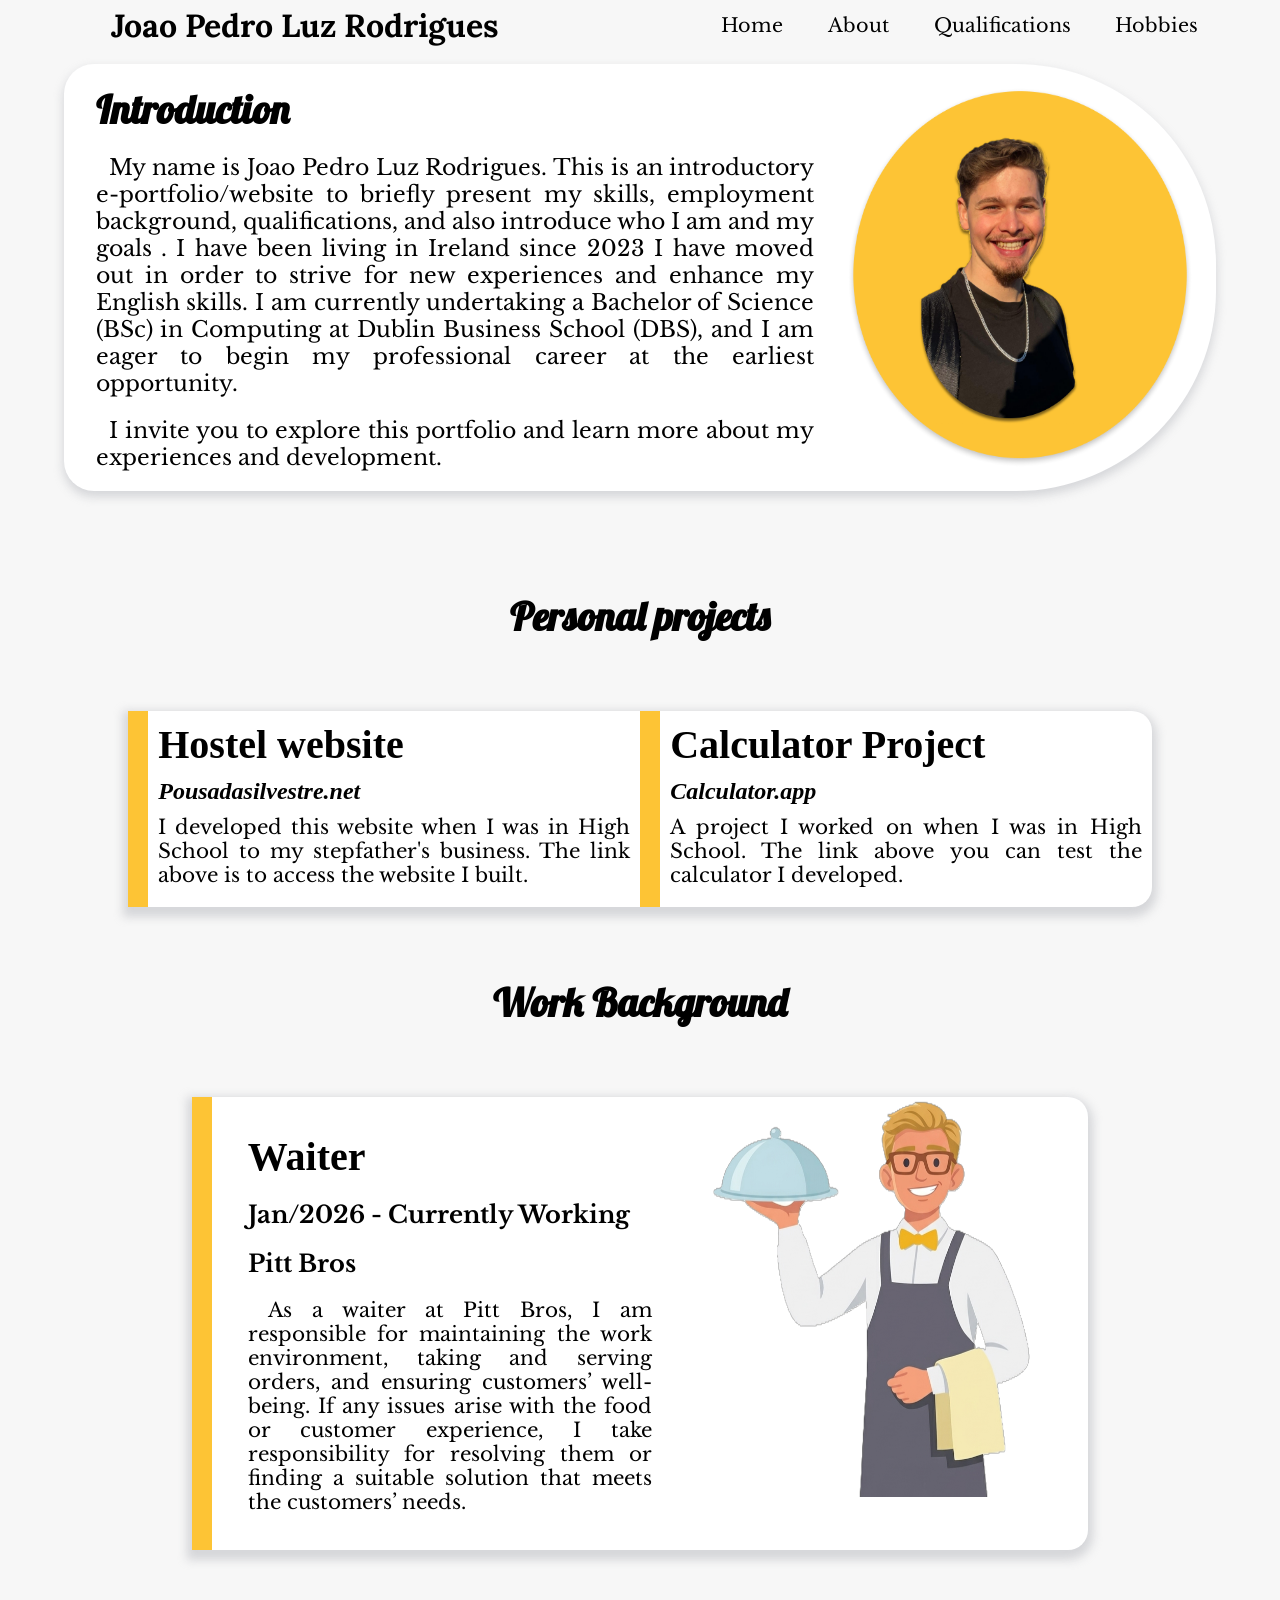
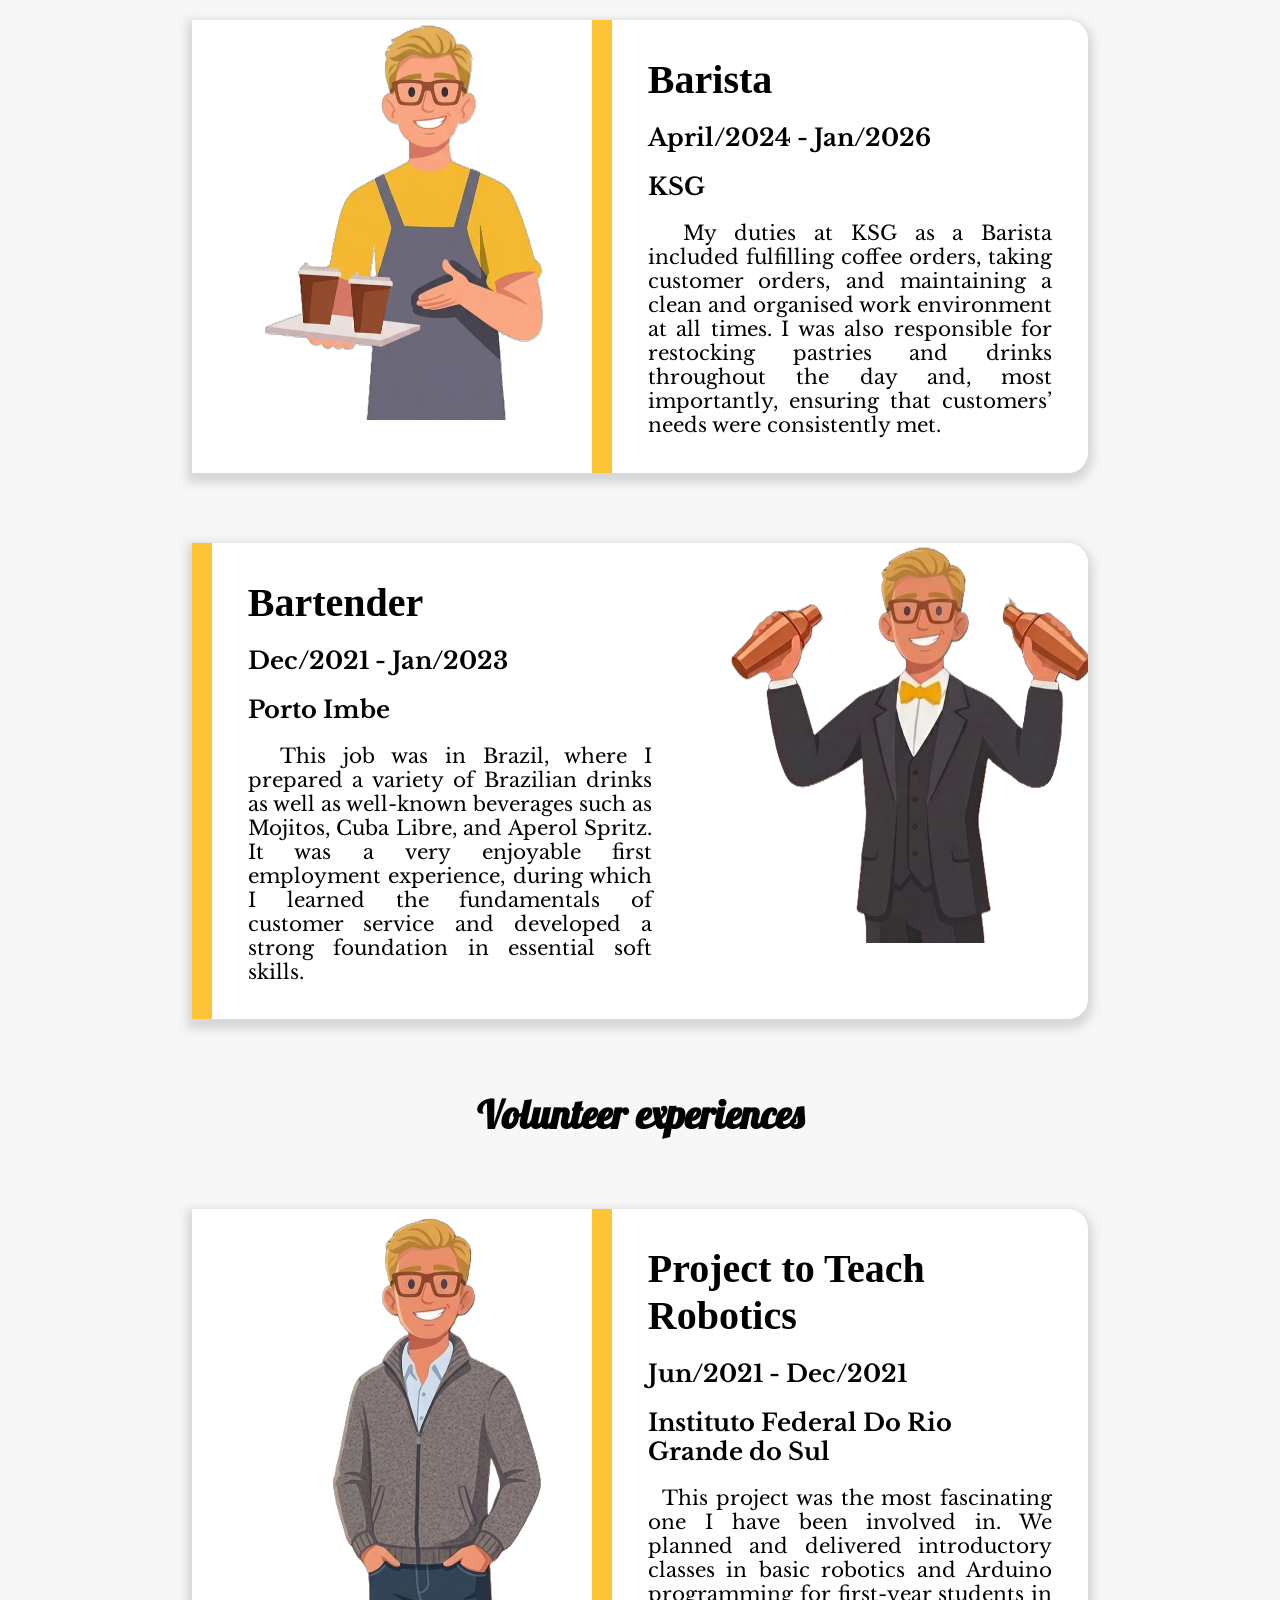
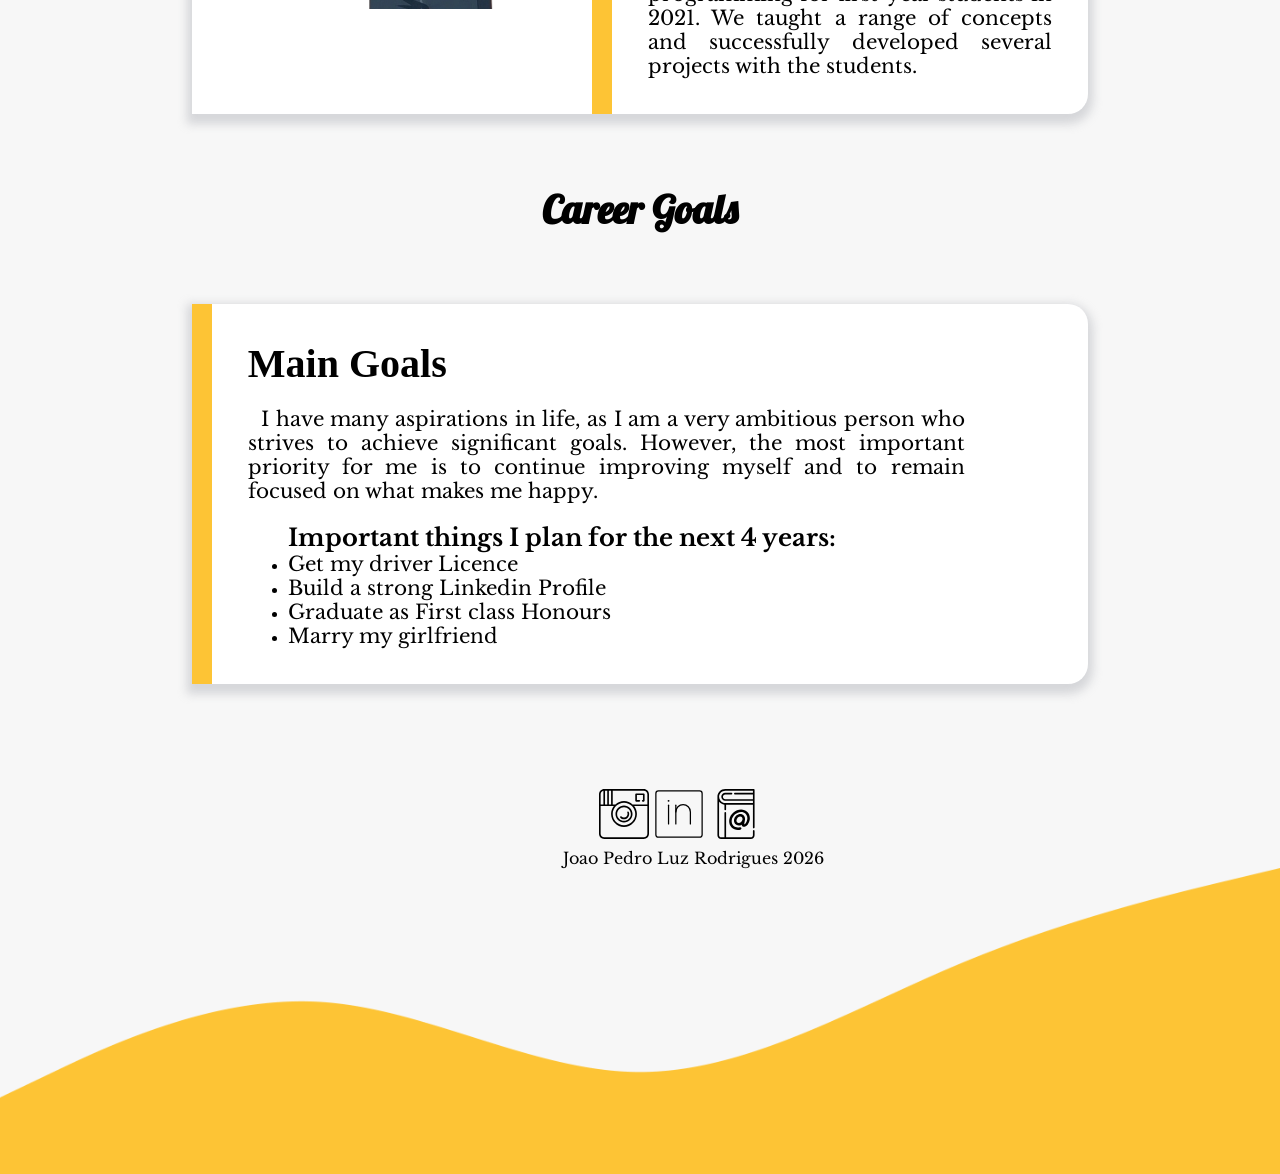
==== commit 05cbe244: "small spell corretions" ====
--- a/about.html
+++ b/about.html
@@ -90,9 +90,9 @@
                     <p>&nbsp I have many aspirations in life, as I am a very ambitious person who strives to achieve significant goals. However, the most important priority for me is to continue improving myself and to remain focused on what makes me happy. </p>
                     <ul>
                         <h2>Important things I plan for the next 4 years:</h2>
-                        <li><p>Get my driver's Licence</p></li>
+                        <li><p>Get my driver Licence</p></li>
                         <li><p>Build a strong Linkedin Profile</p></li>
-                        <li><p>Graduate as First class Hnours</p></li>
+                        <li><p>Graduate as First class Honours</p></li>
                         <li><p>Marry my girlfriend</p></li>
                     </ul>
                 </div>
--- a/style/style.css
+++ b/style/style.css
@@ -190,7 +190,7 @@
     background: var(--white);
     border-radius: 30px 200px 200px 30px;
     box-shadow: 0px 5px 10px 1px var(--grey);
-    width: 80%;
+    width: 90%;
     flex-direction: row;
 }
 
@@ -203,7 +203,7 @@
 .textBoxImgAbout
 {
     text-align: justify;
-    width: 60%;
+    width: 70%;
     padding: 20px;
     padding-right: 10px;
     margin-left: 1%;
@@ -296,7 +296,7 @@
 
 .largeW
 {
-    width: 90%;
+    width: 80%;
 }
 
 .Small .subDivText
